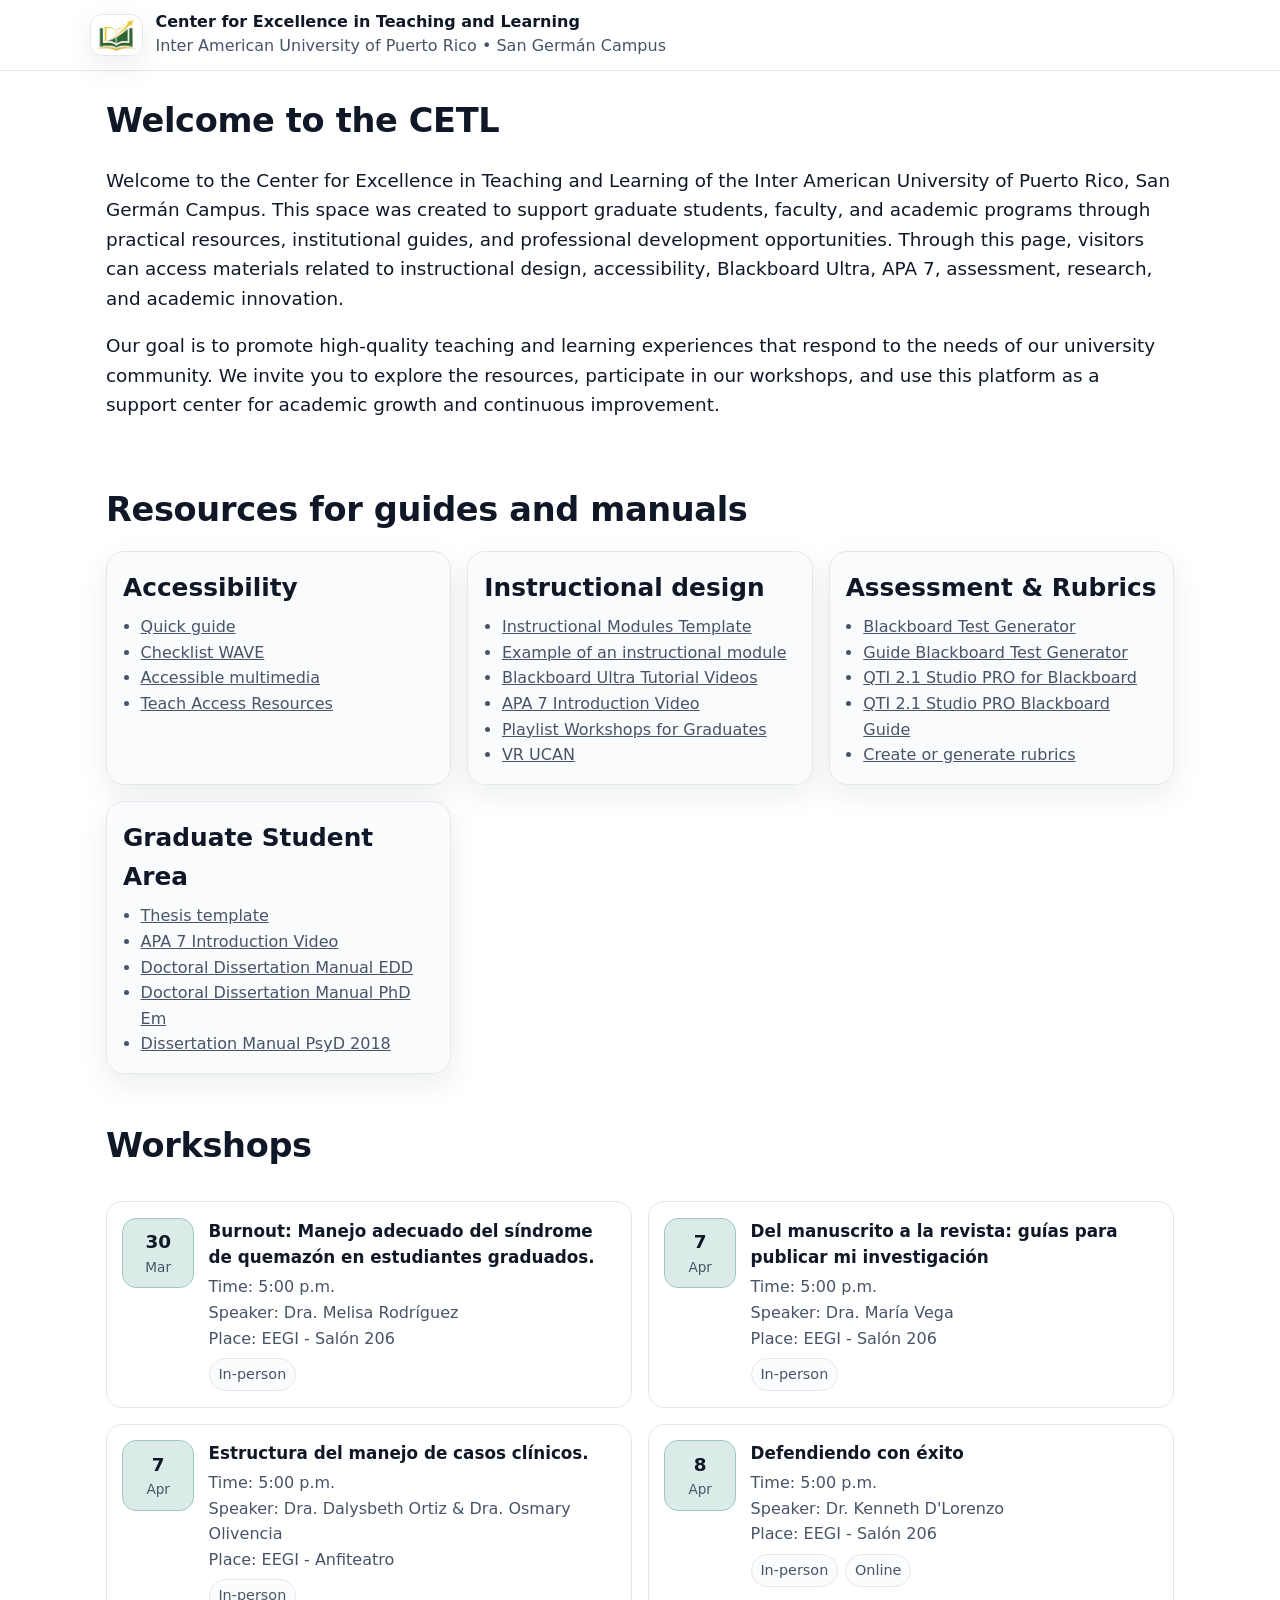
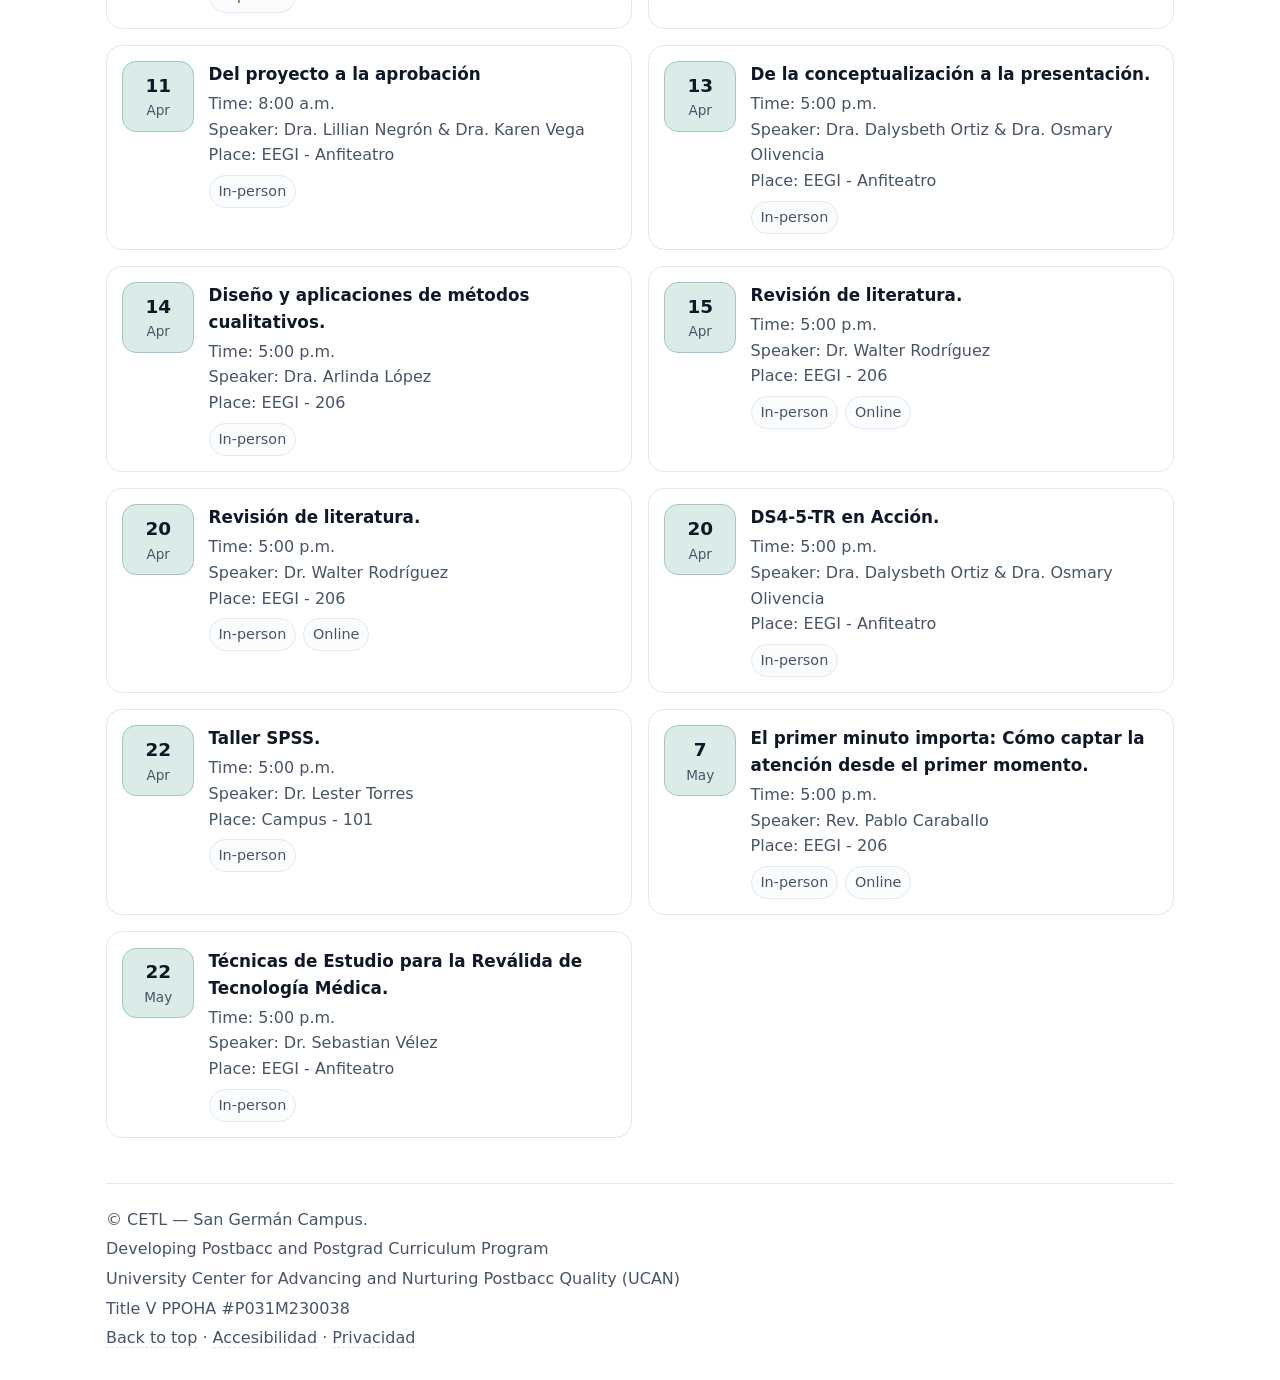
==== index.html @ e1ec3d0b "Update index.html" ====
<!DOCTYPE html>
<html lang="en">
  <head>
    <meta content="text/html; charset=utf-8" http-equiv="content-type">
    <meta name="viewport" content="width=device-width, initial-scale=1">
    <meta name="color-scheme" content="light dark">
    <!-- <p>Creado por El Dr. Eduardo Augusto García Rodríguez</p> -->
    <!-- <p>Desarrollador Curricular - Coordinador de Proyecto</p> -->
    <!-- <p>Developing Postbacc and Postgrad Curriculum Program</p> -->
    <!-- <p>University Center for Advancing and Nurturing Postbacc Quality (UCAN)</p> -->
    <!-- <p>Title V PPOHA #P031M230038</p> -->
    <title>CETL | Inter American University – San Germán Campus</title>
	  
	<meta name="description" content="Recursos, talleres, guías y herramientas para facultad y estudiantes graduados del Recinto de San Germán.">
    <meta property="og:title" content="Center for Excellence in Teaching and Learning | UCAN">
    <meta property="og:description" content="Recursos académicos, talleres, plantillas y herramientas para fortalecer la enseñanza, la investigación y el aprendizaje graduado.">
    <meta property="og:image" content="https://eagarcia77.github.io/CTEL-SG/img/social-preview.png">
    <meta property="og:url" content="https://eagarcia77.github.io/CTEL-SG/">
    <meta property="og:type" content="website">

    <meta name="twitter:card" content="summary_large_image">
    <meta name="twitter:title" content="CETL | UCAN San Germán">
    <meta name="twitter:description" content="Recursos, talleres y herramientas para facultad y estudiantes graduados.">
    <meta name="twitter:image" content="https://eagarcia77.github.io/CTEL-SG/img/social-preview.png">
	  
    <link rel="icon" type="image/png" href="img/cetl-logo.png">
    <link rel="apple-touch-icon" href="img/cetl-logo.png">
    <meta name="description" content="Center for Excellence in Teaching and Learning (CETL) — Inter American University of Puerto Rico, San Germán Campus.">
    <style>
    :root{
      --brand: #007B5F;
      --brand-2: #FED141;
      --gold: #85714D;
      --bg: #FFFFFF;
      --text: #101828;
      --muted: #475467;
      --card: #F8FAFC;
      --border: #E4E7EC;
      --focus: #1D4ED8;
      --success: #16A34A;

      --radius: 18px;
      --shadow: 0 10px 30px rgba(16,24,40,.08);
      --maxw: 1100px;

      --step--1: clamp(.95rem, .90rem + .2vw, 1.00rem);
      --step-0:  clamp(1.05rem, 1.00rem + .3vw, 1.15rem);
      --step-1:  clamp(1.25rem, 1.10rem + .8vw, 1.55rem);
      --step-2:  clamp(1.60rem, 1.30rem + 1.2vw, 2.10rem);
      --step-3:  clamp(2.00rem, 1.60rem + 1.7vw, 2.70rem);
    }
    [data-theme="dark"]{
      --bg: #0B1220;
      --text: #F2F4F7;
      --muted: #A4B0C0;
      --card: #0F1B2E;
      --border: #22324D;
      --shadow: 0 10px 30px rgba(0,0,0,.30);
      --focus: #60A5FA;
    }
    [data-contrast="high"]{
      --bg: #000000;
      --text: #FFFFFF;
      --muted: #E5E7EB;
      --card: #0B0B0B;
      --border: #FFFFFF;
      --brand: #007B5F;
      --brand-2: #FED141;
      --gold: #85714D;
      --focus: #FDE047;
    }

    *{ box-sizing: border-box; }
    html{ scroll-behavior: smooth; }
    @media (prefers-reduced-motion: reduce){
      html{ scroll-behavior: auto; }
      *{ animation: none !important; transition: none !important; }
    }
    body{
      margin: 0;
      font-family: ui-sans-serif, system-ui, -apple-system, Segoe UI, Roboto, Arial, "Noto Sans", "Liberation Sans", sans-serif;
      background: var(--bg);
      color: var(--text);
      line-height: 1.6;
      font-size: var(--step-0);
    }
    a{ color: inherit; }
    a:focus-visible, button:focus-visible, input:focus-visible, textarea:focus-visible, summary:focus-visible, select:focus-visible{
      outline: 3px solid var(--focus);
      outline-offset: 3px;
      border-radius: 10px;
    }

    .skip-link{
      position:absolute; left:-999px; top:10px;
      background: var(--text); color: var(--bg);
      padding:.6rem .9rem; border-radius:10px; z-index:9999;
    }
    .skip-link:focus{ left:10px; }

    .wrap{ max-width: var(--maxw); margin: 0 auto; padding: 0 1rem; }
    .sr-only{
      position:absolute; width:1px;height:1px; padding:0;margin:-1px;
      overflow:hidden;clip:rect(0,0,0,0);white-space:nowrap;border:0;
    }

    header{
      position: sticky; top: 0; z-index: 50;
      background: color-mix(in srgb, var(--bg) 92%, transparent);
      backdrop-filter: blur(10px);
      border-bottom: 1px solid var(--border);
    }
    .topbar{
      display:flex; align-items:center; justify-content:space-between;
      gap: 1rem; padding: .75rem 0;
    }
    .brand{
      display:flex; align-items:center; gap:.75rem; min-width: 240px;
    }
    .logo{
      width: 38px; height: 38px; border-radius: 12px;
      background:
        radial-gradient(60% 60% at 30% 30%, color-mix(in srgb, var(--brand-2) 60%, transparent), transparent 70%),
        linear-gradient(135deg, var(--brand), color-mix(in srgb, var(--brand) 40%, #000));
      box-shadow: var(--shadow);
      flex: 0 0 auto;
    }
    
    
    .logo-img{
      height: 42px;
      width: auto;
      max-width: 200px;
      border-radius: 12px;
      object-fit: contain;
      box-shadow: var(--shadow);
      flex: 0 0 auto;
      background: color-mix(in srgb, var(--bg) 85%, transparent);
      border: 1px solid var(--border);
      padding: 4px;
    }
.brand h1{ margin:0; font-size:1rem; line-height:1.2; }
    .brand p{ margin:.1rem 0 0; font-size: var(--step--1); color: var(--muted); }

    nav ul{
      list-style:none; display:flex; gap:.65rem;
      padding:0;margin:0; flex-wrap: wrap; justify-content:flex-end;
    }
    nav a{
      display:inline-block; text-decoration:none;
      padding:.5rem .7rem; border-radius:999px;
      border:1px solid transparent;
      color: var(--muted); font-size: var(--step--1);
    }
    nav a:hover{
      border-color: var(--border);
      color: var(--text);
      background: color-mix(in srgb, var(--card) 70%, transparent);
    }

    .tools{
      display:flex; gap:.5rem; align-items:center;
      flex-wrap: wrap; justify-content:flex-end;
    }
    .btn{
      appearance:none; border:1px solid var(--border);
      background: color-mix(in srgb, var(--card) 65%, transparent);
      color: var(--text);
      padding:.45rem .65rem; border-radius:12px;
      cursor:pointer; font-size: var(--step--1);
    }
    .btn:hover{ border-color: color-mix(in srgb, var(--border) 50%, var(--text)); }
    .btn[aria-pressed="true"]{
      border-color: color-mix(in srgb, var(--brand) 60%, var(--border));
      box-shadow: 0 0 0 3px color-mix(in srgb, var(--brand) 18%, transparent);
    }
    .btn-group{ display:flex; gap:.5rem; align-items:center; }

    .hero{ padding: 2.2rem 0 1.2rem; }
    .hero-grid{
      display:grid; grid-template-columns: 1.2fr .8fr;
      gap: 1.2rem; align-items: stretch;
    }
    @media (max-width: 900px){
      .hero-grid{ grid-template-columns: 1fr; }
      .brand{ min-width:auto; }
    }
    .headline{
      border:1px solid var(--border);
      background:
        radial-gradient(600px 220px at 10% 15%, color-mix(in srgb, var(--brand) 18%, transparent), transparent 60%),
        radial-gradient(500px 200px at 85% 25%, color-mix(in srgb, var(--brand-2) 16%, transparent), transparent 55%),
        linear-gradient(180deg, color-mix(in srgb, var(--card) 65%, transparent), transparent);
      border-radius: var(--radius);
      box-shadow: var(--shadow);
      padding: 1.4rem;
      overflow:hidden;
    }
    .headline h2{ margin:0 0 .35rem; font-size: var(--step-3); letter-spacing:-0.02em; }
    .headline p{ margin:0 0 1rem; color: var(--muted); max-width:70ch; }
    .cta{ display:flex; gap:.7rem; flex-wrap:wrap; margin-top:.9rem; }
    .cta a{
      text-decoration:none;
      display:inline-flex; align-items:center; justify-content:center;
      gap:.5rem;
      padding:.65rem .9rem;
      border-radius:14px;
      border:1px solid var(--border);
      background: color-mix(in srgb, var(--card) 70%, transparent);
      font-weight: 700;
    }
    .cta a.primary{
      background: var(--brand);
      border-color: color-mix(in srgb, var(--brand) 70%, #000);
      color:#fff;
    }
    .cta a.primary:hover{ filter: brightness(1.05); }
    .cta a:hover{ border-color: color-mix(in srgb, var(--border) 50%, var(--text)); }

    .panel{
      border:1px solid var(--border);
      background: color-mix(in srgb, var(--card) 70%, transparent);
      border-radius: var(--radius);
      box-shadow: var(--shadow);
      padding: 1.2rem;
    }
    .panel h3{ margin:0 0 .65rem; font-size: var(--step-1); }
    .chips{
      display:flex; flex-wrap:wrap; gap:.5rem;
      margin:.5rem 0 0; padding:0; list-style:none;
    }
    .chip{
      border:1px solid var(--border);
      background: color-mix(in srgb, var(--bg) 70%, transparent);
      padding:.35rem .55rem;
      border-radius: 999px;
      font-size: var(--step--1);
      color: var(--muted);
    }

    section{ padding: 1.4rem 0; }
    .sec-head{
      display:flex; align-items:baseline; justify-content:space-between;
      gap: 1rem; margin-bottom: .9rem;
    }
    .sec-head h2{ margin:0; font-size: var(--step-2); letter-spacing:-0.01em; }
    .sec-head p{ margin:0; color: var(--muted); max-width:70ch; font-size: var(--step--1); }

    .grid{ display:grid; grid-template-columns: repeat(3, 1fr); gap: 1rem; }
    @media (max-width: 900px){ .grid{ grid-template-columns: 1fr; } }

    .card{
      border:1px solid var(--border);
      background: color-mix(in srgb, var(--card) 75%, transparent);
      border-radius: var(--radius);
      box-shadow: var(--shadow);
      padding: 1rem;
    }
    .card h3{ margin:0 0 .35rem; font-size: var(--step-1); }
    .card p{ margin:0; color: var(--muted); font-size: var(--step--1); }
    .list{ margin:.4rem 0 0; padding-left: 1.1rem; color: var(--muted); font-size: var(--step--1); }

    /* Workshops */
    .toolbar{
      display:flex; gap:.75rem; flex-wrap:wrap; align-items:center;
      justify-content:space-between;
      margin-bottom: .9rem;
    }
    .field{
      display:flex; flex-direction:column; gap:.25rem;
      min-width: 220px;
    }
    label{ font-weight: 800; font-size: var(--step--1); }
    select, input, textarea{
      width: 100%;
      padding: .65rem .7rem;
      border-radius: 14px;
      border: 1px solid var(--border);
      background: color-mix(in srgb, var(--bg) 85%, transparent);
      color: var(--text);
      font: inherit;
    }

    .workshops{
      display:grid;
      grid-template-columns: 1fr 1fr;
      gap: 1rem;
    }
    @media (max-width: 900px){ .workshops{ grid-template-columns: 1fr; } }

    .workshop{
      display:flex; gap:.9rem; align-items:flex-start;
      padding:.95rem;
      border-radius: 16px;
      border: 1px solid var(--border);
      background: color-mix(in srgb, var(--bg) 70%, transparent);
    }
    .date{
      flex:0 0 auto;
      width: 72px;
      text-align:center;
      border-radius: 14px;
      background: color-mix(in srgb, var(--brand) 14%, transparent);
      border: 1px solid color-mix(in srgb, var(--brand) 30%, var(--border));
      padding: .55rem .4rem;
    }
    .date strong{ display:block; font-size: 1.15rem; }
    .date span{ display:block; font-size: .85rem; color: var(--muted); }
    .workshop h3{ margin:0 0 .2rem; font-size: 1.05rem; }
    .workshop p{ margin:0; color: var(--muted); font-size: var(--step--1); }
    .meta{
      display:flex; flex-wrap:wrap; gap:.45rem;
      margin-top:.45rem;
    }
    .tag{
      border:1px solid var(--border);
      border-radius: 999px;
      padding:.25rem .55rem;
      font-size: .9rem;
      color: var(--muted);
      background: color-mix(in srgb, var(--card) 65%, transparent);
    }

    /* Form */
    form{
      display:grid;
      grid-template-columns: 1fr 1fr;
      gap: .9rem;
      align-items: start;
    }
    @media (max-width: 900px){ form{ grid-template-columns: 1fr; } }
    textarea{ min-height: 130px; resize: vertical; }
    .help{ color: var(--muted); font-size: var(--step--1); margin: .25rem 0 0; }
    .full{ grid-column: 1 / -1; }
    .submit{
      display:inline-flex; align-items:center; justify-content:center;
      gap:.5rem;
      padding: .75rem .95rem;
      border-radius: 14px;
      border: 1px solid var(--border);
      background: var(--brand);
      color:#fff; font-weight: 900;
      cursor:pointer; width: fit-content;
    }
    .submit:hover{ filter: brightness(1.05); }
    .note{
      border-left: 4px solid var(--brand);
      padding: .55rem .75rem;
      background: color-mix(in srgb, var(--brand) 10%, transparent);
      border-radius: 12px;
      color: var(--muted);
      font-size: var(--step--1);
    }

    /* FAQ */
    details{
      border:1px solid var(--border);
      background: color-mix(in srgb, var(--card) 75%, transparent);
      border-radius: 16px;
      padding: .85rem .95rem;
      box-shadow: var(--shadow);
    }
    details + details{ margin-top: .8rem; }
    summary{ cursor:pointer; font-weight: 900; }
    details p{ margin:.55rem 0 0; color: var(--muted); font-size: var(--step--1); }

    footer{
      margin-top: 1.4rem;
      border-top: 1px solid var(--border);
      padding: 1.2rem 0 1.6rem;
      color: var(--muted);
      font-size: var(--step--1);
    }
    footer a{ text-decoration:none; border-bottom: 1px dashed var(--border); }
    footer a:hover{ border-bottom-color: var(--text); }

    html[data-font="1"]{ font-size: 100%; }
    html[data-font="2"]{ font-size: 106%; }
    html[data-font="3"]{ font-size: 112%; }

    /* ===== Team (directorio de personas) ===== */
    .team-grid{
      display:grid;
      grid-template-columns: repeat(3, 1fr);
      gap: 1rem;
    }
    @media (max-width: 900px){
      .team-grid{ grid-template-columns: 1fr; }
    }
    .person-card{
      border:1px solid var(--border);
      background: color-mix(in srgb, var(--card) 75%, transparent);
      border-radius: var(--radius);
      box-shadow: var(--shadow);
      padding: 1rem;
    }
    .person-top{
      display:flex;
      gap: .85rem;
      align-items:center;
    }
    .avatar{
      width: 56px;
      height: 56px;
      border-radius: 999px;
      object-fit: cover;
      border: 1px solid var(--border);
      background: color-mix(in srgb, var(--bg) 70%, transparent);
      flex: 0 0 auto;
    }
    .person-name{
      margin:0;
      font-size: 1.05rem;
      line-height: 1.2;
    }
    .person-role{
      margin:.15rem 0 0;
      color: var(--muted);
      font-size: var(--step--1);
    }
    .person-links{
      margin-top: .75rem;
      display:grid;
      gap:.35rem;
      color: var(--muted);
      font-size: var(--step--1);
    }
    .person-links a{
      text-decoration:none;
      border-bottom: 1px dashed var(--border);
    }
    .person-links a:hover{ border-bottom-color: var(--text); }

    .person-tags{
      display:flex;
      flex-wrap:wrap;
      gap:.45rem;
      margin-top:.75rem;
    }

    .person-card details{
      margin-top:.8rem;
      border: 1px solid var(--border);
      border-radius: 14px;
      padding: .65rem .75rem;
      background: color-mix(in srgb, var(--bg) 70%, transparent);
      box-shadow: none;
    }
    .person-card summary{
      font-weight: 900;
      cursor: pointer;
      list-style: none;
    }
    .person-card summary::-webkit-details-marker{ display:none; }
    .person-card .detail-text{
      margin:.5rem 0 0;
      color: var(--muted);
      font-size: var(--step--1);
    }
  
    /* ===== Rotating Banners (below main menu) ===== */
    .banner-strip{
      border-bottom: 1px solid var(--border);
      background: color-mix(in srgb, var(--bg) 92%, transparent);
    }
    .banner-wrap{ max-width: var(--maxw); margin: 0 auto; padding: .85rem 1rem; }
    .carousel{
      position: relative;
      border: 1px solid var(--border);
      border-radius: var(--radius);
      box-shadow: var(--shadow);
      overflow: hidden;
      background: color-mix(in srgb, var(--card) 75%, transparent);
    
      isolation: isolate;
    }
    .slides{ position: relative; min-height: 220px; 
      z-index: 1;
    }
    .slide{ display: none; align-items: stretch; }
    .slide[aria-hidden="false"]{ display: flex; }
    .slide img{ width: 100%; height: auto; display: block; 
      position: relative;
      z-index: 0;
    }

    .slide-content{
      position: absolute;
      inset: 0;
      display:flex;
      align-items:flex-end;
      justify-content:space-between;
      gap: 1rem;
      padding: 1rem;
      background: linear-gradient(180deg, transparent 35%, rgba(0,0,0,.55) 100%);
      color: #fff;
    
      pointer-events: none;
      z-index: 2;
    }
    .slide-content h3{ margin:0; font-size: 1.25rem; }
    .slide-content p{ margin:.25rem 0 0; max-width: 70ch; font-size: .98rem; opacity: .92; }

    .slide-cta{
      flex: 0 0 auto;
      display:inline-flex;
      align-items:center;
      justify-content:center;
      padding:.65rem .85rem;
      border-radius: 14px;
      background: var(--brand-2);
      color: #103;
      border: 1px solid color-mix(in srgb, var(--brand-2) 60%, #000);
      text-decoration: none;
      font-weight: 900;
      white-space: nowrap;
    }
    .slide-cta:hover{ filter: brightness(1.03); }

    .carousel-controls{
      position: absolute;
      top: .65rem;
      right: .65rem;
      display:flex;
      gap:.5rem;
      align-items:center;
    
      z-index: 6;
      pointer-events: auto;
    }
    .dotbar{
      position:absolute;
      left: .85rem;
      top: .75rem;
      display:flex;
      gap:.35rem;
      align-items:center;
    
      z-index: 6;
      pointer-events: auto;
    }
    .dot{
      width: 10px; height: 10px;
      border-radius: 999px;
      border: 1px solid rgba(255,255,255,.75);
      background: rgba(255,255,255,.28);
      cursor:pointer;
    }
    .dot[aria-current="true"]{ background: rgba(255,255,255,.95); }
    .ctl{
      appearance:none;
      border: 1px solid rgba(255,255,255,.55);
      background: rgba(0,0,0,.30);
      color: #fff;
      padding: .38rem .55rem;
      border-radius: 12px;
      cursor: pointer;
      font-size: .95rem;
    }
    .ctl:hover{ background: rgba(0,0,0,.40); }

  
    /* ===== Service Request send options (Outlook/Gmail/Mailto + Copy) ===== */
    .send-options{
      margin-top: 1rem;
      padding: 1rem;
      border: 1px solid var(--border);
      border-radius: var(--radius);
      background: color-mix(in srgb, var(--card) 75%, transparent);
      box-shadow: var(--shadow);
    }
    .send-options[hidden]{ display:none; }
    .send-actions{
      display:flex;
      flex-wrap: wrap;
      gap:.6rem;
      margin-top:.65rem;
    }
    .btn-link{
      display:inline-flex;
      align-items:center;
      justify-content:center;
      padding:.65rem .85rem;
      border-radius: 14px;
      border: 1px solid var(--border);
      background: color-mix(in srgb, var(--bg) 85%, transparent);
      text-decoration:none;
      font-weight: 800;
      color: var(--text);
    }
    .btn-link.primary{
      background: var(--brand);
      color: #fff;
      border-color: color-mix(in srgb, var(--brand) 70%, #000);
    }
    .btn-link.secondary{
      background: var(--brand-2);
      color: #103;
      border-color: color-mix(in srgb, var(--brand-2) 70%, #000);
    }
    .btn-link:hover{ filter: brightness(1.03); }
    .send-preview{
      margin-top: .75rem;
      padding: .75rem;
      border-radius: 12px;
      border: 1px dashed var(--border);
      background: color-mix(in srgb, var(--bg) 90%, transparent);
      max-height: 220px;
      overflow:auto;
      white-space: pre-wrap;
      font-family: ui-monospace, SFMono-Regular, Menlo, Monaco, Consolas, "Liberation Mono", "Courier New", monospace;
      font-size: .92rem;
    }
    .sr-note{ margin: .25rem 0 0; opacity: .85; }

  </style>
  </head>
  <body> <a class="skip-link" href="#contenido">Skip to main content</a>
    <header>
      <div class="wrap topbar" role="banner">
        <div class="brand"> <img class="logo-img" src="img/cetl-logo.png" alt="Center for Excellence in Teaching and Learning (CETL) logo"

            loading="eager" height="42" width="42">
          <div>
            <h1>Center for Excellence in Teaching and Learning</h1>
			<!-- <p class="site-subtitle">A collaborative academic resource of UCAN and the Escuela de Estudios Graduados e Investigación (EEGI).</p> -->
            <p>Inter American University of Puerto Rico • San Germán Campus</p>
          </div>
        </div>
      </div>
    </header>
    <main id="contenido" class="wrap" role="main">
      <section id="resources" aria-labelledby="repositorio-title">
        <div class="sec-head">
          <div>
            <h2 id="repositorio-title">Welcome to the CETL</h2>
          </div>
        </div>
        <div>
          <article>
            <p>Welcome to the Center for Excellence in Teaching and Learning of the Inter American University of Puerto Rico, San Germán Campus. This space was created to support graduate students, faculty, and academic programs through practical resources, institutional guides, and professional development opportunities. Through this page, visitors can access materials related to instructional design, accessibility, Blackboard Ultra, APA 7, assessment, research, and academic innovation.
 			 </p>
  			<p>Our goal is to promote high-quality teaching and learning experiences that respond to the needs of our university community. We invite you to explore the resources, participate in our workshops, and use this platform as a support center for academic growth and continuous improvement.
  			</p>
          </article>
        </div>
      </section>
	  <!-- <section id="eegi" class="section eegi-section">
  		<h2 id="repositorio-title">EEGI Connection</h2>
  		<div class="eegi-cards">
    	<div class="card">
  			<p>
    			The Escuela de Estudios Graduados e Investigación (EEGI) serves as an academic space dedicated
    			to supporting graduate education, research development, and student success at the Inter American
    			University of Puerto Rico, San Germán Campus.
  			</p>
  			<p>
    			Through this connection, the Center for Excellence in Teaching and Learning supports EEGI’s mission
    			by providing resources, workshops, instructional design guidance, accessibility support, APA 7 materials,
    			research tools, and professional development opportunities for graduate students and faculty.
  			</p>
    	</div>
  		</div>
</section> -->	
      <section id="resources" aria-labelledby="repositorio-title">
        <div class="sec-head">
          <div>
            <h2 id="repositorio-title">Resources for guides and manuals</h2>
          </div>
        </div>
        <div class="grid" role="list">
          <article class="card" role="listitem">
            <h3>Accessibility</h3>
            
            <ul class="list">
              <li><a target="_blank" title="WebAIM" href="https://webaim.org/articles/"

                  aria-label="Open accessibility guide (sample link)">Quick
                  guide<br>
                </a></li>
              <li><a target="_blank" title="WAVE" href="https://wave.webaim.org/"

                  aria-label="Open WAVE checklist (sample link)">Checklist WAVE</a></li>
              <li><a target="_blank" title="Document and Media Accessibility" href="https://webaim.org/articles/#:%7E:text=Document%20and%20Media%20Accessibility"

                  aria-label="Open accessible multimedia guide (sample link)">Accessible
                  multimedia</a></li>
			  <li><a target="_blank" title="Teach Access Resources" href="https://www.teachaccess.org/resources/"

                  aria-label="Teach Access Resources (sample link)">Teach Access Resources</a></li>
            </ul>
          </article>
          <article class="card" role="listitem">
            <h3>Instructional design</h3>
            
            <ul class="list">
              <li><a target="_blank" href="https://eagarcia77.github.io/CTEL-SG/Plantilla_Modulos.docx" aria-label="Instructional Modules Template">Instructional Modules Template</a></li>
              <li><a target="_blank" href="https://eagarcia77.github.io/CTEL-SG/Modulo1a.pdf" aria-label="Example of an instructional module">Example of an instructional module</a></li>
              <li><a target="_blank" href="https://www.youtube.com/playlist?list=PL5q6grN2qdgZ1agyZ76mBtmz-j9bYrnCb" aria-label="Blackboard Ultra Tutorial Videos">Blackboard Ultra Tutorial Videos</a></li>
			  <li><a target="_blank" href="https://youtu.be/DimBUWrA8Co?si=esAVgxjnr4VymNYp" aria-label="APA 7 Introduction Video">APA 7 Introduction Video</a></li>
			  <li><a target="_blank" href="https://youtube.com/playlist?list=PL5q6grN2qdgbI--1PoS04b1FALB9Q4IIa&si=fZ62JoKXDZ8VDV4x" aria-label="Playlist Workshops for Graduates">Playlist Workshops for Graduates</a></li>
			  <li><a target="_blank" href="https://framevr.io/ucan" aria-label="VR UCAN">VR UCAN</a></li>
            </ul>
          </article>
          <article class="card" role="listitem">
            <h3>Assessment &amp; Rubrics</h3>
            
            <ul class="list">
              <li><a target="_blank" title="Blackboard Test Generator" href="https://eagarcia77.github.io/CTEL-SG/index_generator.html">Blackboard
                  Test Generator</a></li>
              <li><a target="_blank" href="Guía_Generador_Exámenes_Blackboard_Ultra_Simplificada.pdf">Guide
                  Blackboard Test Generator</a></li>
	          <li><a target="_blank" title="QTI 2.1 Studio PRO para Blackboard" href="https://eagarcia77.github.io/CTEL-SG/QTI21_BlackboardV3.html">QTI 2.1 Studio PRO for Blackboard</a></li>
              <li><a target="_blank" href="Guia_QTI21_BlackboardV2.pdf">QTI 2.1 Studio PRO Blackboard Guide</a></li>
              <li><a target="_blank" title="Create or generate rubrics" href="https://help.anthology.com/blackboard/instructor/es/grading/grading-setup/rubrics/create-or-generate-rubrics.html#crear-o-generar-r%C3%BAbricas"

                  aria-label="Open rubrics guide (sample link)">Create or generate rubrics</a></li>
              
            </ul>
          </article>
          <article class="card" role="listitem">
            <h3>Graduate Student Area</h3>
            
            <ul class="list">
              <li><a target="_blank" title="Thesis template" href="https://eagarcia77.github.io/CTEL-SG/Plantilla_Tesis.docx">Thesis template</a></li>
              <li><a target="_blank" href="https://youtu.be/DimBUWrA8Co?si=esAVgxjnr4VymNYp" aria-label="APA 7 Introduction Video">APA 7 Introduction Video</a></li>
              <li><a target="_blank" href="https://eagarcia77.github.io/CTEL-SG/Manual_Disertacion_Doctoral_EDD.pdf" aria-label="Doctoral Dissertation Manual EDD">Doctoral Dissertation Manual EDD</a></li>
              <li><a target="_blank" href="https://eagarcia77.github.io/CTEL-SG/Manual_Disertacion_Doctoral_PhD_Em.doc" aria-label="Doctoral Dissertation Manual PhD Em">Doctoral Dissertation Manual PhD Em</a></li>
              <li><a target="_blank" href="https://eagarcia77.github.io/CTEL-SG/Manual_Disertación_PsyD_2018.pdf" aria-label="Dissertation Manual PsyD 2018">Dissertation Manual PsyD 2018</a></li>
            </ul>
          </article>
        </div>
      </section>
      <section id="workshops" aria-labelledby="talleres-title">
        <div class="sec-head">
          <div>
            <h2 id="talleres-title">Workshops</h2>
          </div>
        </div>
        <div class="toolbar" role="region" aria-label="Workshop filters"> </div>
        <div class="workshops" id="workshopList" role="list">
          <article class="workshop" role="listitem" data-modality="hibrido" data-topic="multimedia guias video contenido claro">
            <div class="date" aria-label="Date: March 30"><strong>30</strong><span>Mar</span></div>
            <div>
              <h3>Burnout: Manejo adecuado del síndrome de quemazón en
                estudiantes graduados.</h3>
              <p>Time: 5:00 p.m.</p>
              <p>Speaker: Dra. Melisa Rodríguez</p>
              <p>Place: EEGI - Salón 206</p>
              <div class="meta" aria-label="Etiquetas del taller"> <span class="tag">In-person</span>
                <!-- <span class="tag">Hybrid</span><span class="tag">Multimedia</span><span class="tag">Structure</span> -->
              </div>
            </div>
          </article>
	  <article class="workshop" role="listitem" data-modality="hibrido" data-topic="multimedia guias video contenido claro">
            <div class="date" aria-label="Date: April 7"><strong>7</strong><span>Apr</span></div>
            <div>
              <h3>Del manuscrito a la revista: guías para publicar mi investigación</h3>
              <p>Time: 5:00 p.m.</p>
              <p>Speaker: Dra. María Vega</p>
              <p>Place: EEGI - Salón 206</p>
              <div class="meta" aria-label="Etiquetas del taller"> <span class="tag">In-person</span>
                <!-- <span class="tag">Hybrid</span><span class="tag">Multimedia</span><span class="tag">Structure</span> -->
              </div>
            </div>
          </article>
	  <article class="workshop" role="listitem" data-modality="hibrido" data-topic="multimedia guias video contenido claro">
            <div class="date" aria-label="Date: April 7"><strong>7</strong><span>Apr</span></div>
            <div>
              <h3>Estructura del manejo de casos clínicos.</h3>
              <p>Time: 5:00 p.m.</p>
              <p>Speaker: Dra. Dalysbeth Ortiz & Dra. Osmary Olivencia</p>
              <p>Place: EEGI - Anfiteatro</p>
              <div class="meta" aria-label="Etiquetas del taller"><span class="tag">In-person</span><!-- <span class="tag">Online</span> --></div>
            </div>
          </article>
	  <article class="workshop" role="listitem" data-modality="hibrido" data-topic="multimedia guias video contenido claro">
            <div class="date" aria-label="Date: April 8"><strong>8</strong><span>Apr</span></div>
            <div>
              <h3>Defendiendo con éxito</h3>
              <p>Time: 5:00 p.m.</p>
              <p>Speaker: Dr. Kenneth D'Lorenzo</p>
              <p>Place: EEGI - Salón 206</p>
              <div class="meta" aria-label="Etiquetas del taller"><span class="tag">In-person</span> <span class="tag">Online</span></div>
            </div>
          </article>
	  <article class="workshop" role="listitem" data-modality="hibrido" data-topic="multimedia guias video contenido claro">
            <div class="date" aria-label="Date: April 11"><strong>11</strong><span>Apr</span></div>
            <div>
              <h3>Del proyecto a la aprobación</h3>
              <p>Time: 8:00 a.m.</p>
              <p>Speaker: Dra. Lillian Negrón & Dra. Karen Vega</p>
              <p>Place: EEGI - Anfiteatro</p>
              <div class="meta" aria-label="Etiquetas del taller"><span class="tag">In-person</span> <!-- <span class="tag">Online</span> --></div>
            </div>
          </article>
	  <article class="workshop" role="listitem" data-modality="hibrido" data-topic="multimedia guias video contenido claro">
            <div class="date" aria-label="Date: April 13"><strong>13</strong><span>Apr</span></div>
            <div>
              <h3>De la conceptualización a la presentación.</h3>
              <p>Time: 5:00 p.m.</p>
              <p>Speaker: Dra. Dalysbeth Ortiz & Dra. Osmary Olivencia</p>
              <p>Place: EEGI - Anfiteatro</p>
              <div class="meta" aria-label="Etiquetas del taller"><span class="tag">In-person</span><!-- <span class="tag">Online</span> --></div>
            </div>
          </article>
	  <article class="workshop" role="listitem" data-modality="hibrido" data-topic="multimedia guias video contenido claro">
            <div class="date" aria-label="Date: April 14"><strong>14</strong><span>Apr</span></div>
            <div>
              <h3>Diseño y aplicaciones de métodos cualitativos.</h3>
              <p>Time: 5:00 p.m.</p>
              <p>Speaker: Dra. Arlinda López</p>
              <p>Place: EEGI - 206</p>
              <div class="meta" aria-label="Etiquetas del taller"><span class="tag">In-person</span><!-- <span class="tag">Online</span> --></div>
            </div>
          </article>
	  <article class="workshop" role="listitem" data-modality="hibrido" data-topic="multimedia guias video contenido claro">
            <div class="date" aria-label="Date: April 15"><strong>15</strong><span>Apr</span></div>
            <div>
              <h3>Revisión de literatura.</h3>
              <p>Time: 5:00 p.m.</p>
              <p>Speaker: Dr. Walter Rodríguez</p>
              <p>Place: EEGI - 206</p>
              <div class="meta" aria-label="Etiquetas del taller"><span class="tag">In-person</span><span class="tag">Online</span></div>
            </div>
          </article>
	  <article class="workshop" role="listitem" data-modality="hibrido" data-topic="multimedia guias video contenido claro">
            <div class="date" aria-label="Date: April 20"><strong>20</strong><span>Apr</span></div>
            <div>
              <h3>Revisión de literatura.</h3>
              <p>Time: 5:00 p.m.</p>
              <p>Speaker: Dr. Walter Rodríguez</p>
              <p>Place: EEGI - 206</p>
              <div class="meta" aria-label="Etiquetas del taller"><span class="tag">In-person</span><span class="tag">Online</span></div>
            </div>
          </article>
	  <article class="workshop" role="listitem" data-modality="hibrido" data-topic="multimedia guias video contenido claro">
            <div class="date" aria-label="Date: April 20"><strong>20</strong><span>Apr</span></div>
            <div>
              <h3>DS4-5-TR en Acción.</h3>
              <p>Time: 5:00 p.m.</p>
              <p>Speaker: Dra. Dalysbeth Ortiz & Dra. Osmary Olivencia</p>
              <p>Place: EEGI - Anfiteatro</p>
              <div class="meta" aria-label="Etiquetas del taller"><span class="tag">In-person</span><!-- <span class="tag">Online</span> --></div>
            </div>
          </article>
	  <article class="workshop" role="listitem" data-modality="hibrido" data-topic="multimedia guias video contenido claro">
            <div class="date" aria-label="Date: April 22"><strong>22</strong><span>Apr</span></div>
            <div>
              <h3>Taller SPSS.</h3>
              <p>Time: 5:00 p.m.</p>
              <p>Speaker: Dr. Lester Torres</p>
              <p>Place: Campus - 101</p>
              <div class="meta" aria-label="Etiquetas del taller"><span class="tag">In-person</span><!-- <span class="tag">Online</span> --></div>
            </div>
          </article>
	  <!-- <article class="workshop" role="listitem" data-modality="hibrido" data-topic="multimedia guias video contenido claro">
            <div class="date" aria-label="Date: April 28"><strong>28</strong><span>Apr</span></div>
            <div>
              <h3>Formato APA 7 en Microsoft Word 365.</h3>
              <p>Time: 5:00 p.m.</p>
              <p>Speaker: Dr. Eduardo García</p>
              <p>Place: EEGI - 205</p>
              <div class="meta" aria-label="Etiquetas del taller"><span class="tag">In-person</span><span class="tag">Online</span></div>
            </div>
          </article> -->
	  <article class="workshop" role="listitem" data-modality="hibrido" data-topic=" ">
            <div class="date" aria-label="Date: May 7"><strong>7</strong><span>May</span></div>
            <div>
              <h3>El primer minuto importa: Cómo captar la atención desde el primer momento.</h3>
              <p>Time: 5:00 p.m.</p>
              <p>Speaker: Rev. Pablo Caraballo</p>
              <p>Place: EEGI - 206</p>
              <div class="meta" aria-label="Etiquetas del taller"><span class="tag">In-person</span><span class="tag">Online</span></div>
            </div>
          </article>
	  <article class="workshop" role="listitem" data-modality="hibrido" data-topic="multimedia guias video contenido claro">
            <div class="date" aria-label="Date: May 22"><strong>22</strong><span>May</span></div>
            <div>
              <h3>Técnicas de Estudio para la Reválida de Tecnología Médica.</h3>
              <p>Time: 5:00 p.m.</p>
              <p>Speaker: Dr. Sebastian Vélez</p>
              <p>Place: EEGI - Anfiteatro</p>
              <div class="meta" aria-label="Etiquetas del taller"><span class="tag">In-person</span><!-- <span class="tag">Online</span> --></div>
            </div>
          </article>
        </div>
      </section>
      <!-- <section id="faq" aria-labelledby="faq-title">
        <div class="sec-head">          <div>            <h2 id="faq-title">FAQ frecuentes</h2>            <p>Quick answers to support faculty and reduce repeated questions.</p>          </div>        </div>        <details>          <summary>Can I request a workshop for my department?</summary>          <p>Sí. En “Service type” selecciona “Solicitud de taller” y explica el            tema, público y fecha sugerida.</p>        </details>        <details>          <summary>Does the repository include editable templates?</summary>          <p>Yes. The goal is to provide “ready-to-use” documents            (Word/PDF/HTML) so you don’t start from scratch.</p>        </details>        <details>          <summary>How are requests assigned?</summary>          <p>Puedes elegir una persona en el formulario o dejarlo en “Any CETL            team member” para asignación interna.</p>        </details>      </section> -->
      <footer role="contentinfo">
        <div class="wrap" style="padding:0;">
          <p style="margin:.25rem 0;"> © <span id="year"></span> CETL — San
            Germán Campus. </p>
          <p style="margin:.25rem 0;"> Developing Postbacc and Postgrad
            Curriculum Program </p>
          <p style="margin:.25rem 0;"> University Center for Advancing and
            Nurturing Postbacc Quality (UCAN) </p>
          <p style="margin:.25rem 0;"> Title V PPOHA #P031M230038 </p>
          <p style="margin:.25rem 0;"> <a href="#contenido">Back to top</a> · <a

              href="#" aria-label="Accessibility (enlace de ejemplo)">Accesibilidad</a>
            · <a href="#" aria-label="Privacy (enlace de ejemplo)">Privacidad</a>
          </p>
        </div>
      </footer>
    </main>
  </body>
</html>
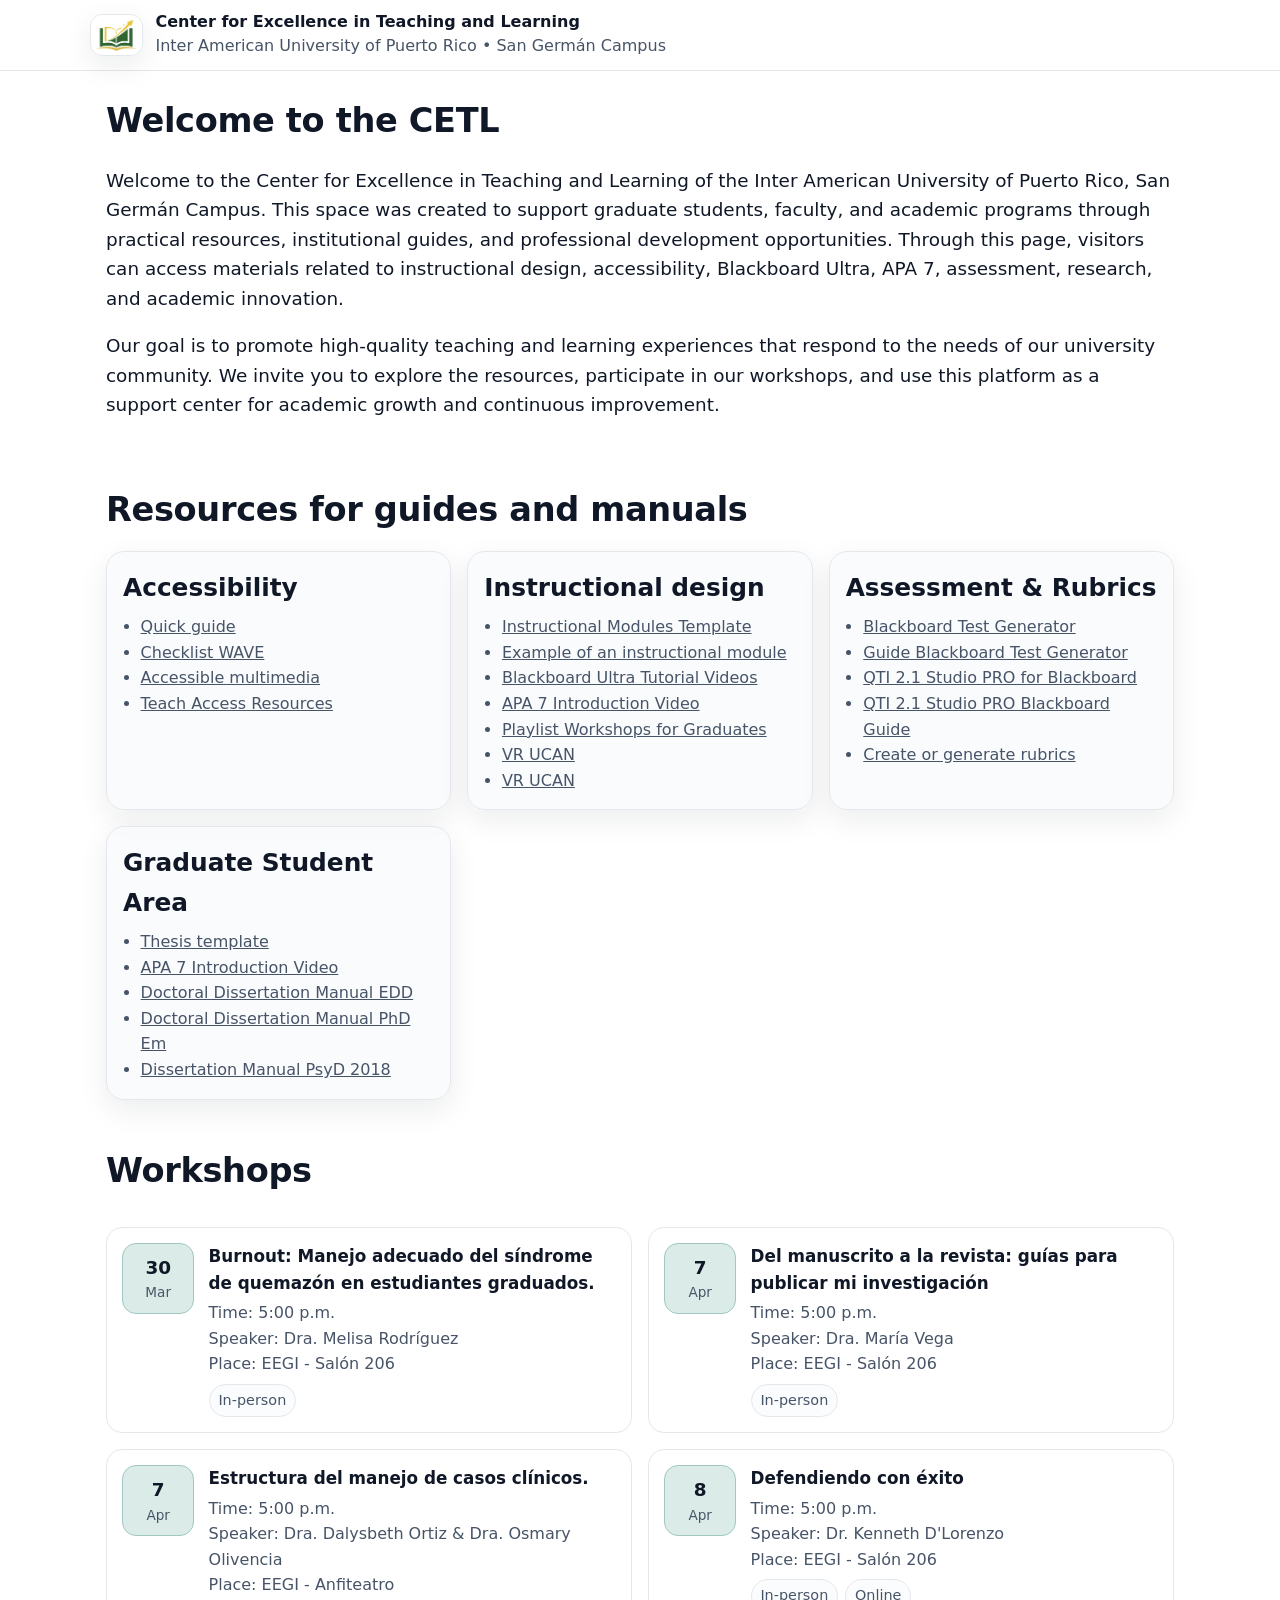
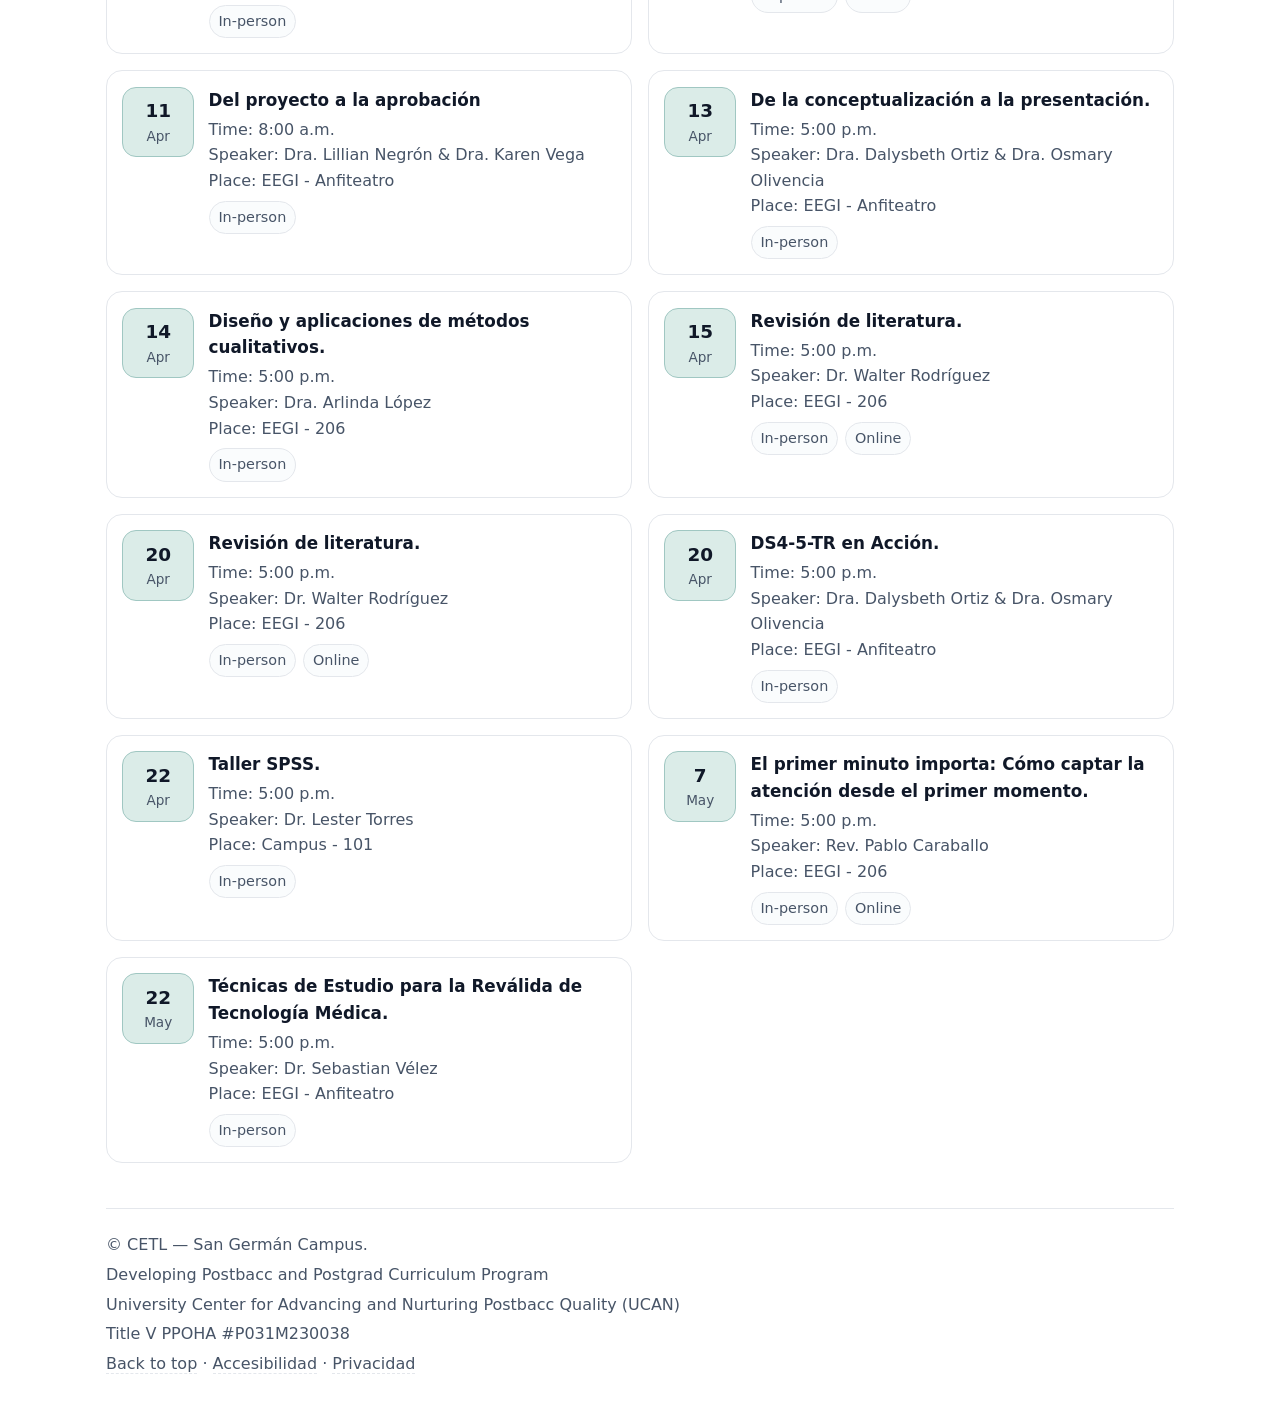
==== commit 37d44d3b: "Fix duplicate VR UCAN link in index.html" ====
--- a/index.html
+++ b/index.html
@@ -700,6 +700,7 @@
 			  <li><a target="_blank" href="https://youtu.be/DimBUWrA8Co?si=esAVgxjnr4VymNYp" aria-label="APA 7 Introduction Video">APA 7 Introduction Video</a></li>
 			  <li><a target="_blank" href="https://youtube.com/playlist?list=PL5q6grN2qdgbI--1PoS04b1FALB9Q4IIa&si=fZ62JoKXDZ8VDV4x" aria-label="Playlist Workshops for Graduates">Playlist Workshops for Graduates</a></li>
 			  <li><a target="_blank" href="https://framevr.io/ucan" aria-label="VR UCAN">VR UCAN</a></li>
+			  <li><a target="_blank" href="https://framevr.io/ucan" aria-label="VR UCAN">VR UCAN</a></li>
             </ul>
           </article>
           <article class="card" role="listitem">
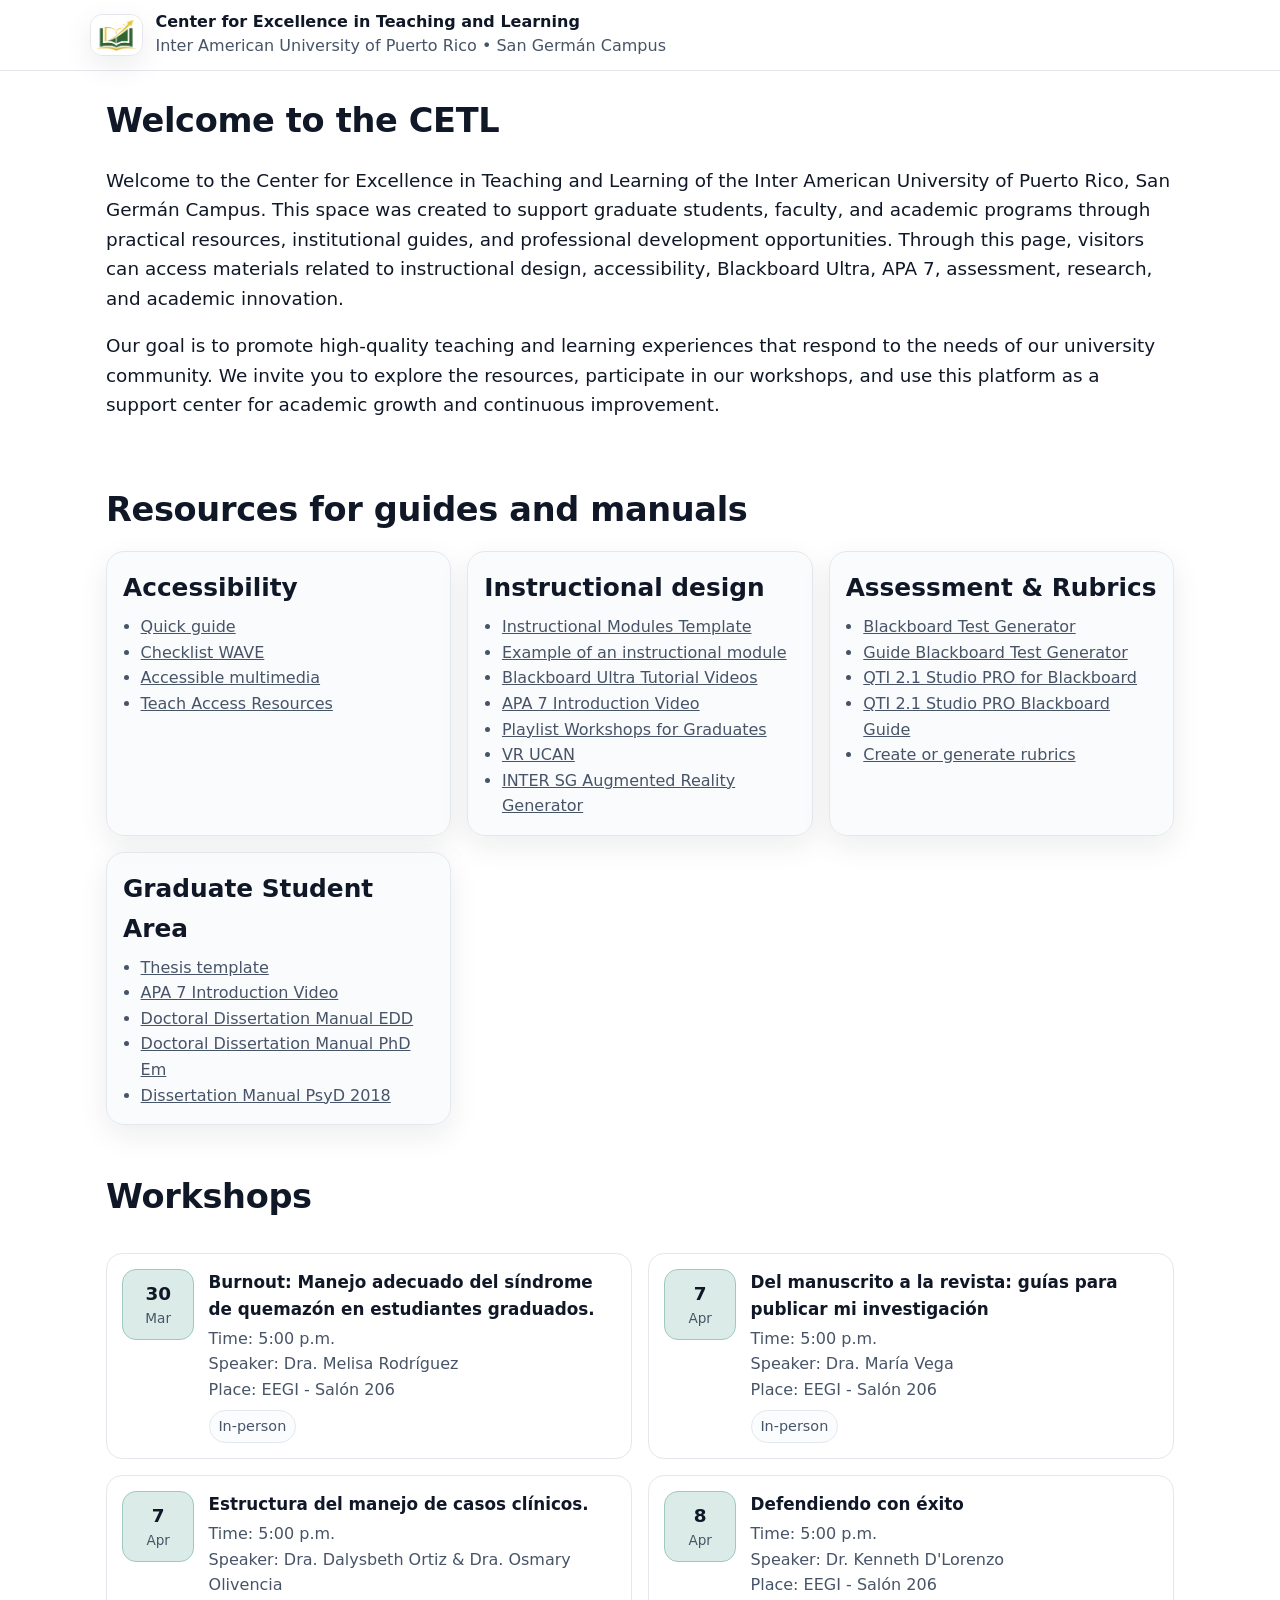
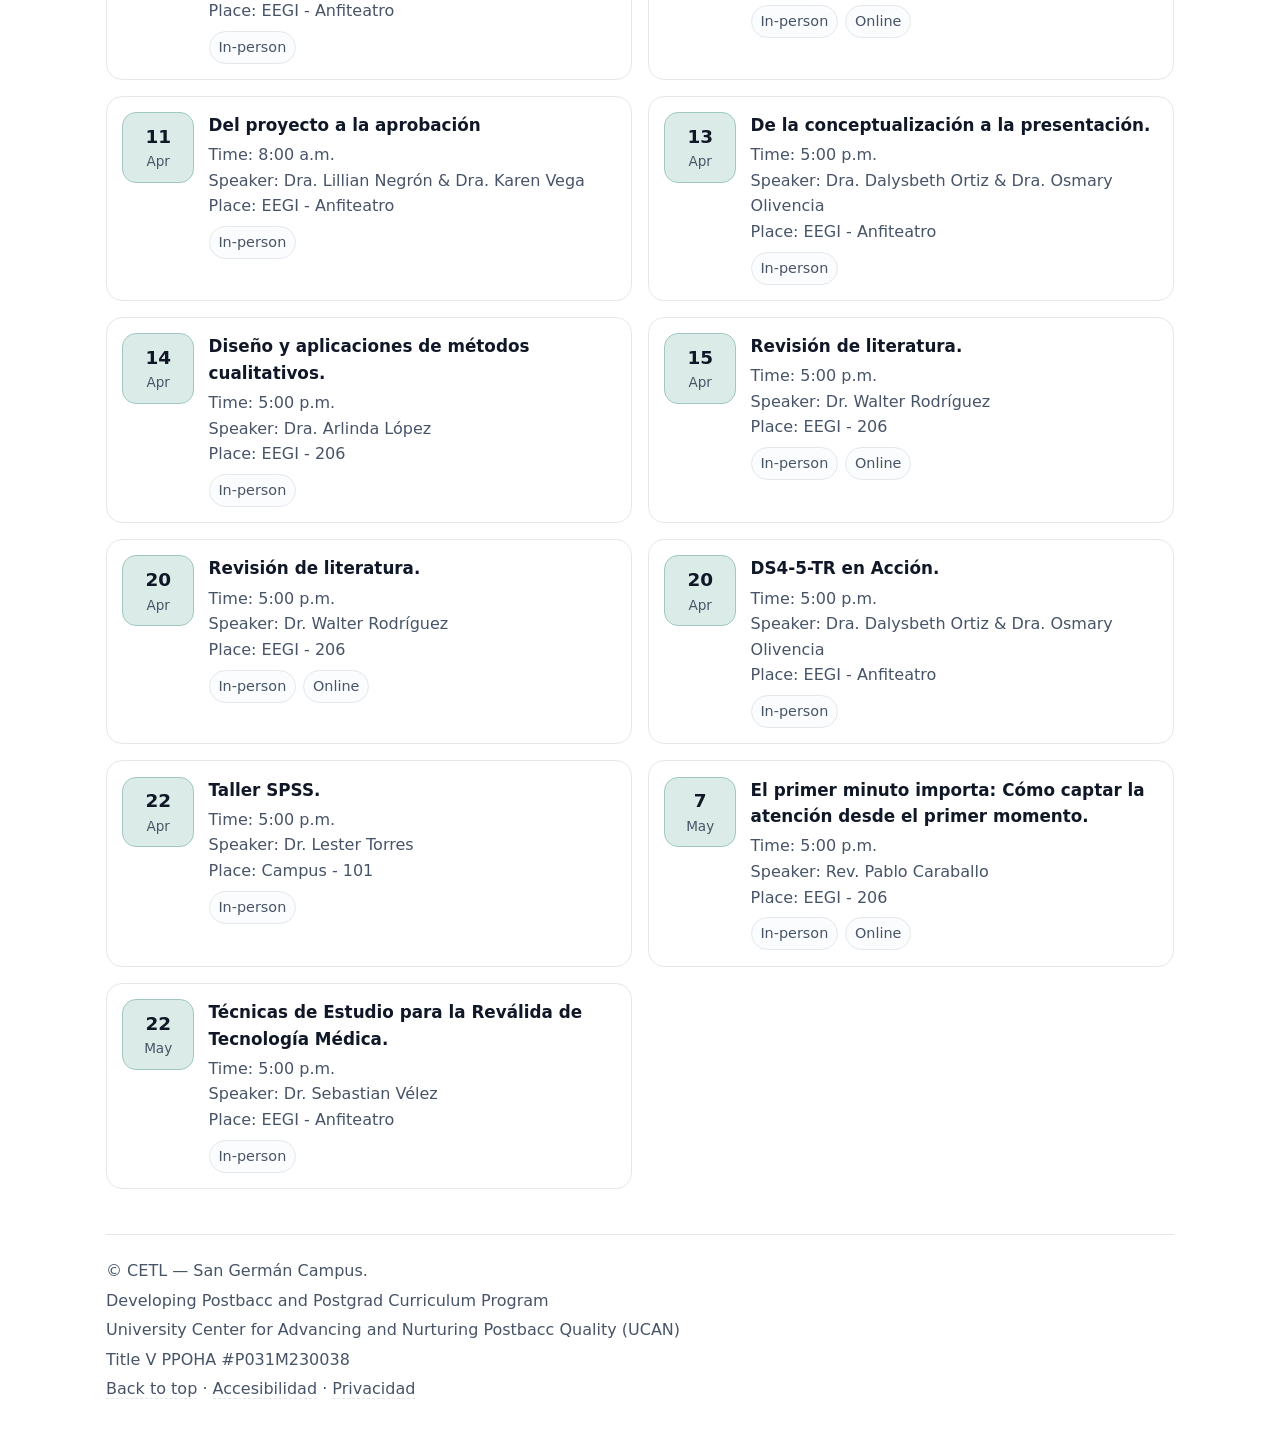
==== commit a7832e2d: "Replace duplicate VR UCAN link with AR generator link" ====
--- a/index.html
+++ b/index.html
@@ -700,7 +700,7 @@
 			  <li><a target="_blank" href="https://youtu.be/DimBUWrA8Co?si=esAVgxjnr4VymNYp" aria-label="APA 7 Introduction Video">APA 7 Introduction Video</a></li>
 			  <li><a target="_blank" href="https://youtube.com/playlist?list=PL5q6grN2qdgbI--1PoS04b1FALB9Q4IIa&si=fZ62JoKXDZ8VDV4x" aria-label="Playlist Workshops for Graduates">Playlist Workshops for Graduates</a></li>
 			  <li><a target="_blank" href="https://framevr.io/ucan" aria-label="VR UCAN">VR UCAN</a></li>
-			  <li><a target="_blank" href="https://framevr.io/ucan" aria-label="VR UCAN">VR UCAN</a></li>
+			  <li><a target="_blank" href="https://eagarcia77.github.io/ar-image-qr-generator/" aria-label="INTER SG Augmented Reality Generator">INTER SG Augmented Reality Generator</a></li>
             </ul>
           </article>
           <article class="card" role="listitem">
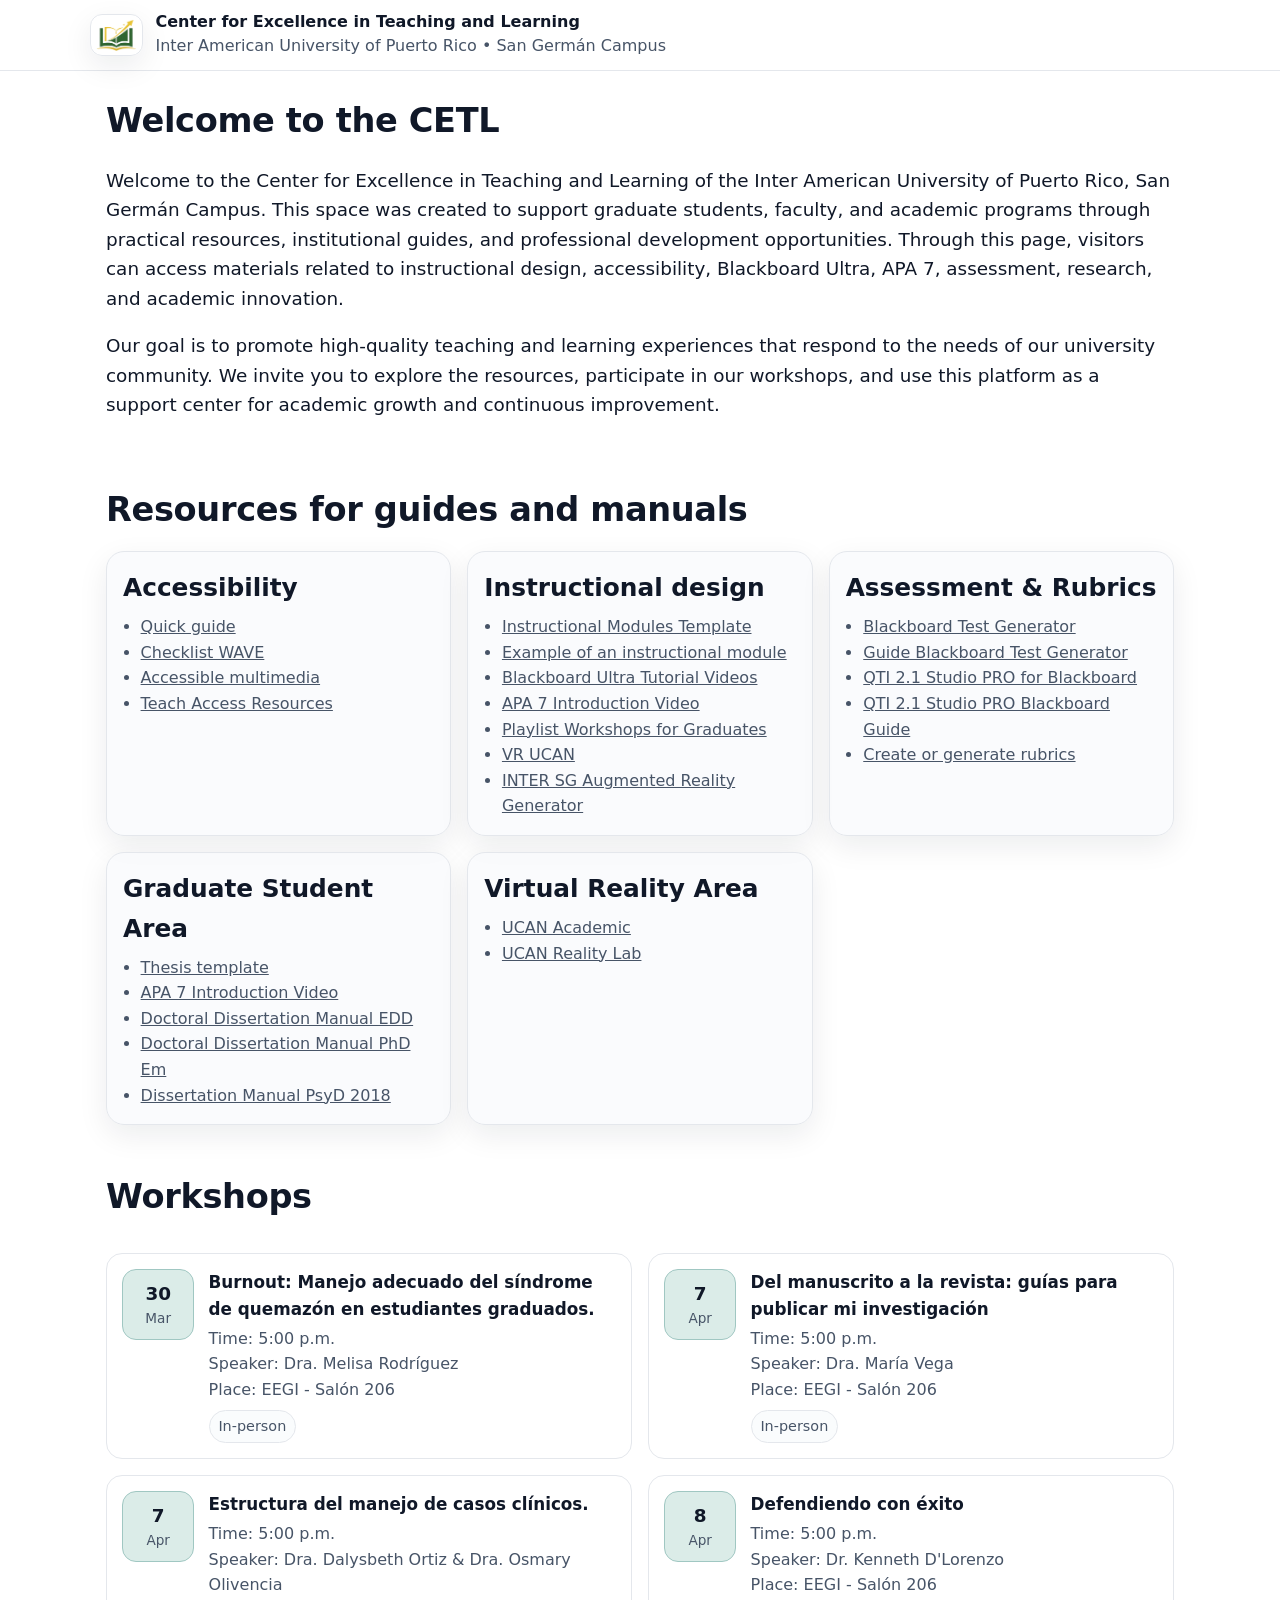
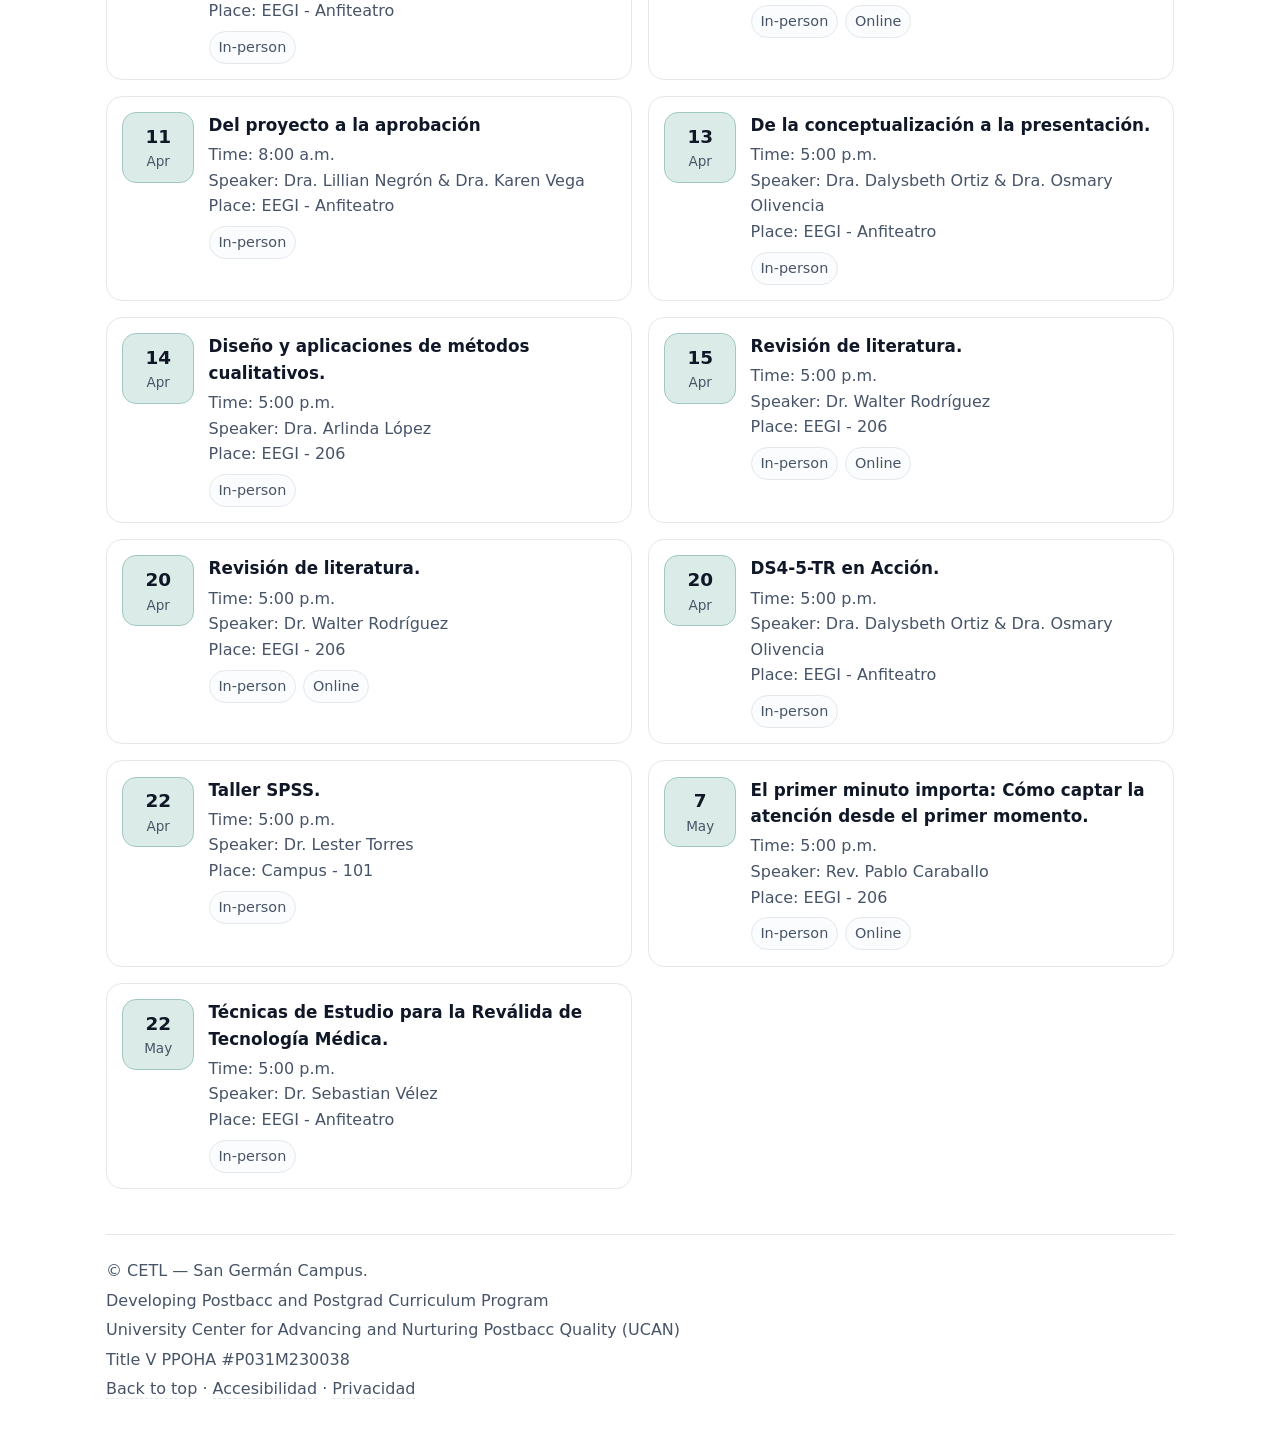
==== commit 07bdebea: "Add Virtual Reality Area section to index.html Added a new article section for Virtual Reality Area " ====
--- a/index.html
+++ b/index.html
@@ -730,6 +730,14 @@
               <li><a target="_blank" href="https://eagarcia77.github.io/CTEL-SG/Manual_Disertación_PsyD_2018.pdf" aria-label="Dissertation Manual PsyD 2018">Dissertation Manual PsyD 2018</a></li>
             </ul>
           </article>
+          <article class="card" role="listitem">
+            <h3>Virtual Reality Area</h3>
+            
+            <ul class="list">
+			  <li><a target="_blank" title="UCAN Academic" href="https://ucan-academic-mall.onrender.com">UCAN Academic</a></li>
+              <li><a target="_blank" title="UCAN Reality Lab" href="https://ucan-reality-lab-web-v7.onrender.com">UCAN Reality Lab</a></li>
+            </ul>
+          </article>
         </div>
       </section>
       <section id="workshops" aria-labelledby="talleres-title">
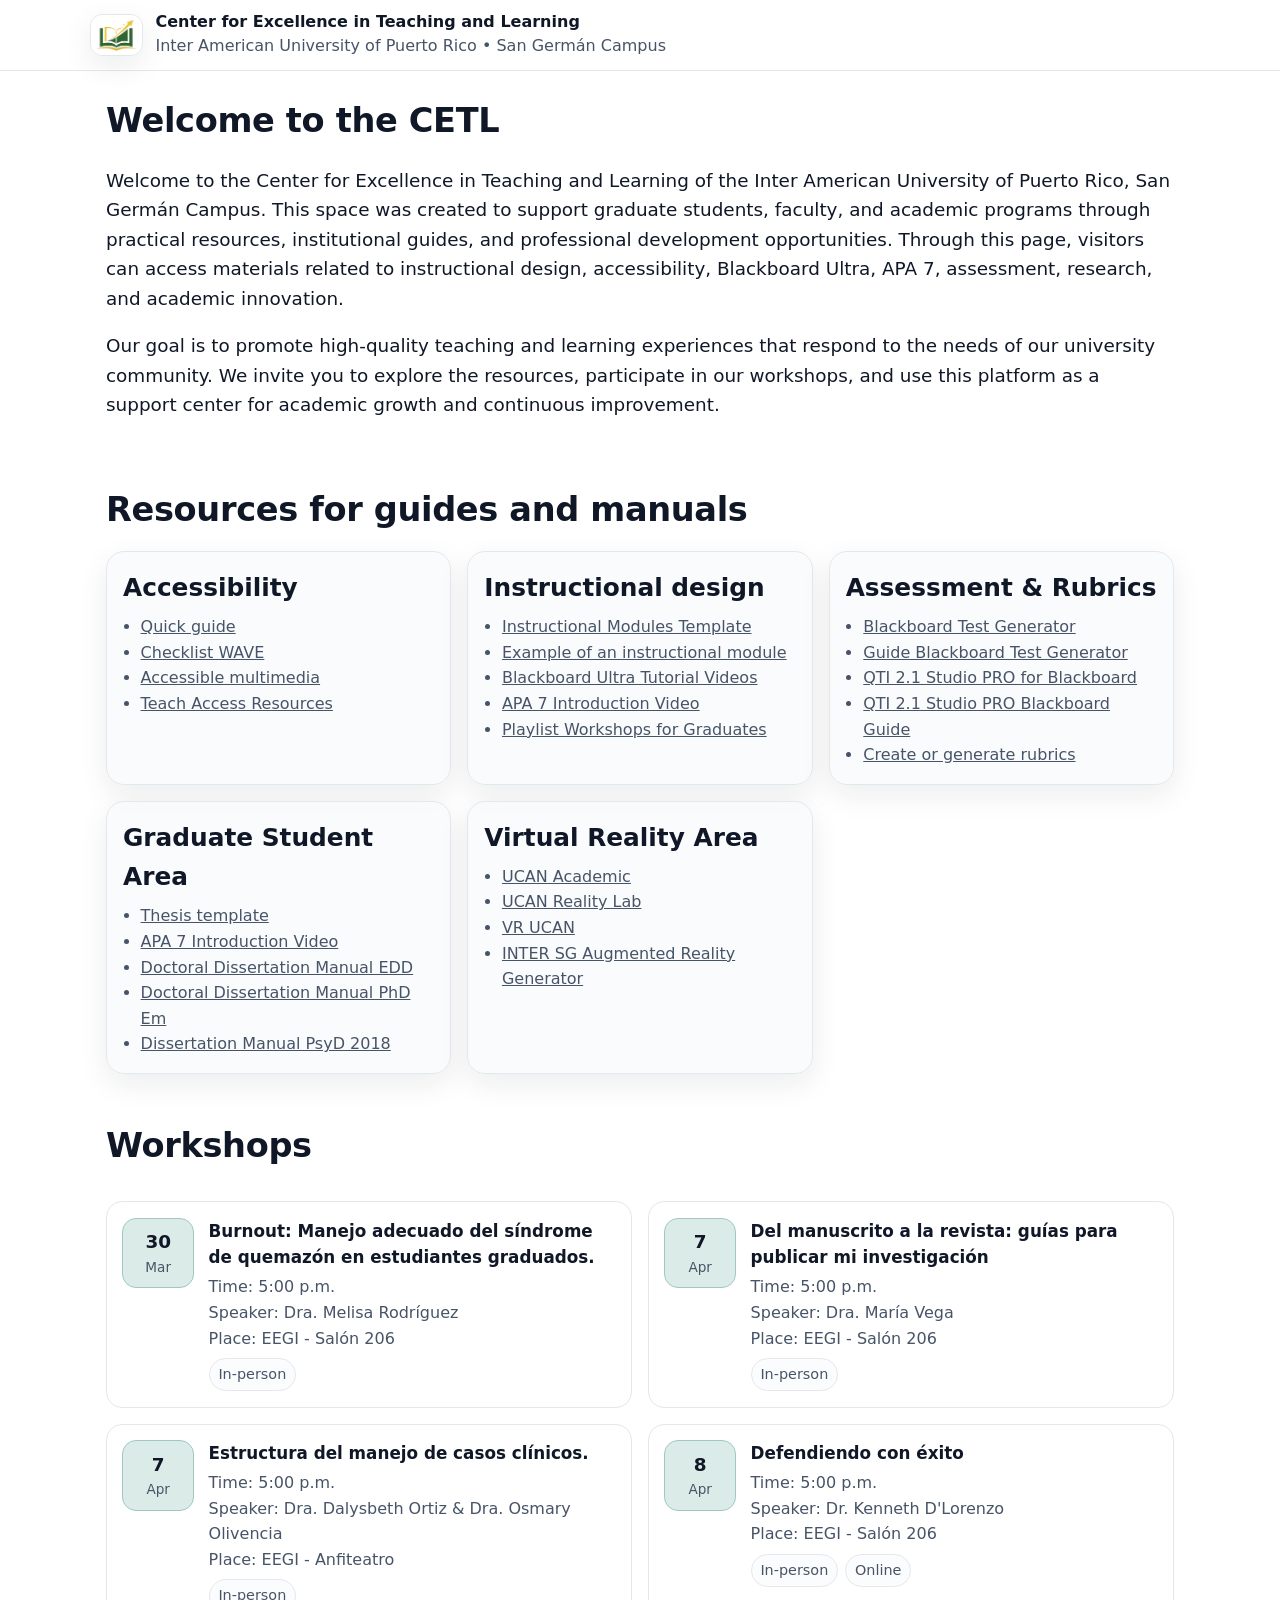
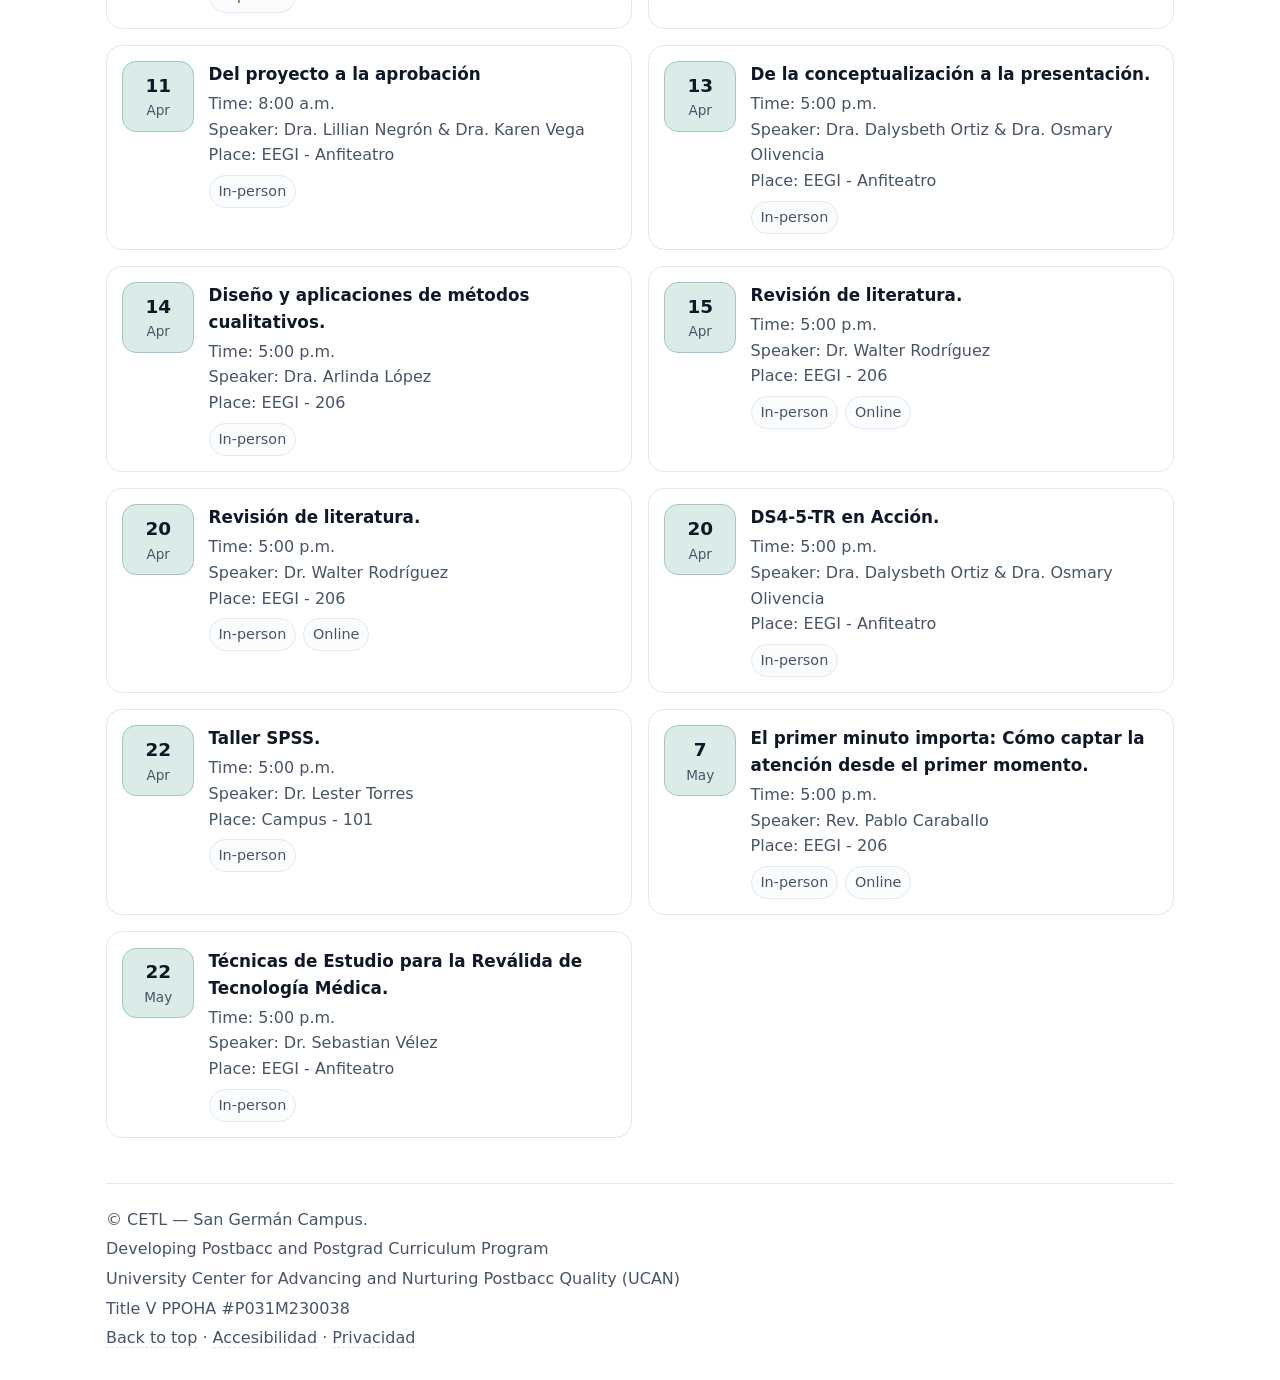
==== commit d0311cc2: "Remove and re-add VR UCAN and AR Generator links" ====
--- a/index.html
+++ b/index.html
@@ -699,8 +699,6 @@
               <li><a target="_blank" href="https://www.youtube.com/playlist?list=PL5q6grN2qdgZ1agyZ76mBtmz-j9bYrnCb" aria-label="Blackboard Ultra Tutorial Videos">Blackboard Ultra Tutorial Videos</a></li>
 			  <li><a target="_blank" href="https://youtu.be/DimBUWrA8Co?si=esAVgxjnr4VymNYp" aria-label="APA 7 Introduction Video">APA 7 Introduction Video</a></li>
 			  <li><a target="_blank" href="https://youtube.com/playlist?list=PL5q6grN2qdgbI--1PoS04b1FALB9Q4IIa&si=fZ62JoKXDZ8VDV4x" aria-label="Playlist Workshops for Graduates">Playlist Workshops for Graduates</a></li>
-			  <li><a target="_blank" href="https://framevr.io/ucan" aria-label="VR UCAN">VR UCAN</a></li>
-			  <li><a target="_blank" href="https://eagarcia77.github.io/ar-image-qr-generator/" aria-label="INTER SG Augmented Reality Generator">INTER SG Augmented Reality Generator</a></li>
             </ul>
           </article>
           <article class="card" role="listitem">
@@ -736,6 +734,8 @@
             <ul class="list">
 			  <li><a target="_blank" title="UCAN Academic" href="https://ucan-academic-mall.onrender.com">UCAN Academic</a></li>
               <li><a target="_blank" title="UCAN Reality Lab" href="https://ucan-reality-lab-web-v7.onrender.com">UCAN Reality Lab</a></li>
+			  <li><a target="_blank" href="https://framevr.io/ucan" aria-label="VR UCAN">VR UCAN</a></li>
+			  <li><a target="_blank" href="https://eagarcia77.github.io/ar-image-qr-generator/" aria-label="INTER SG Augmented Reality Generator">INTER SG Augmented Reality Generator</a></li>
             </ul>
           </article>
         </div>
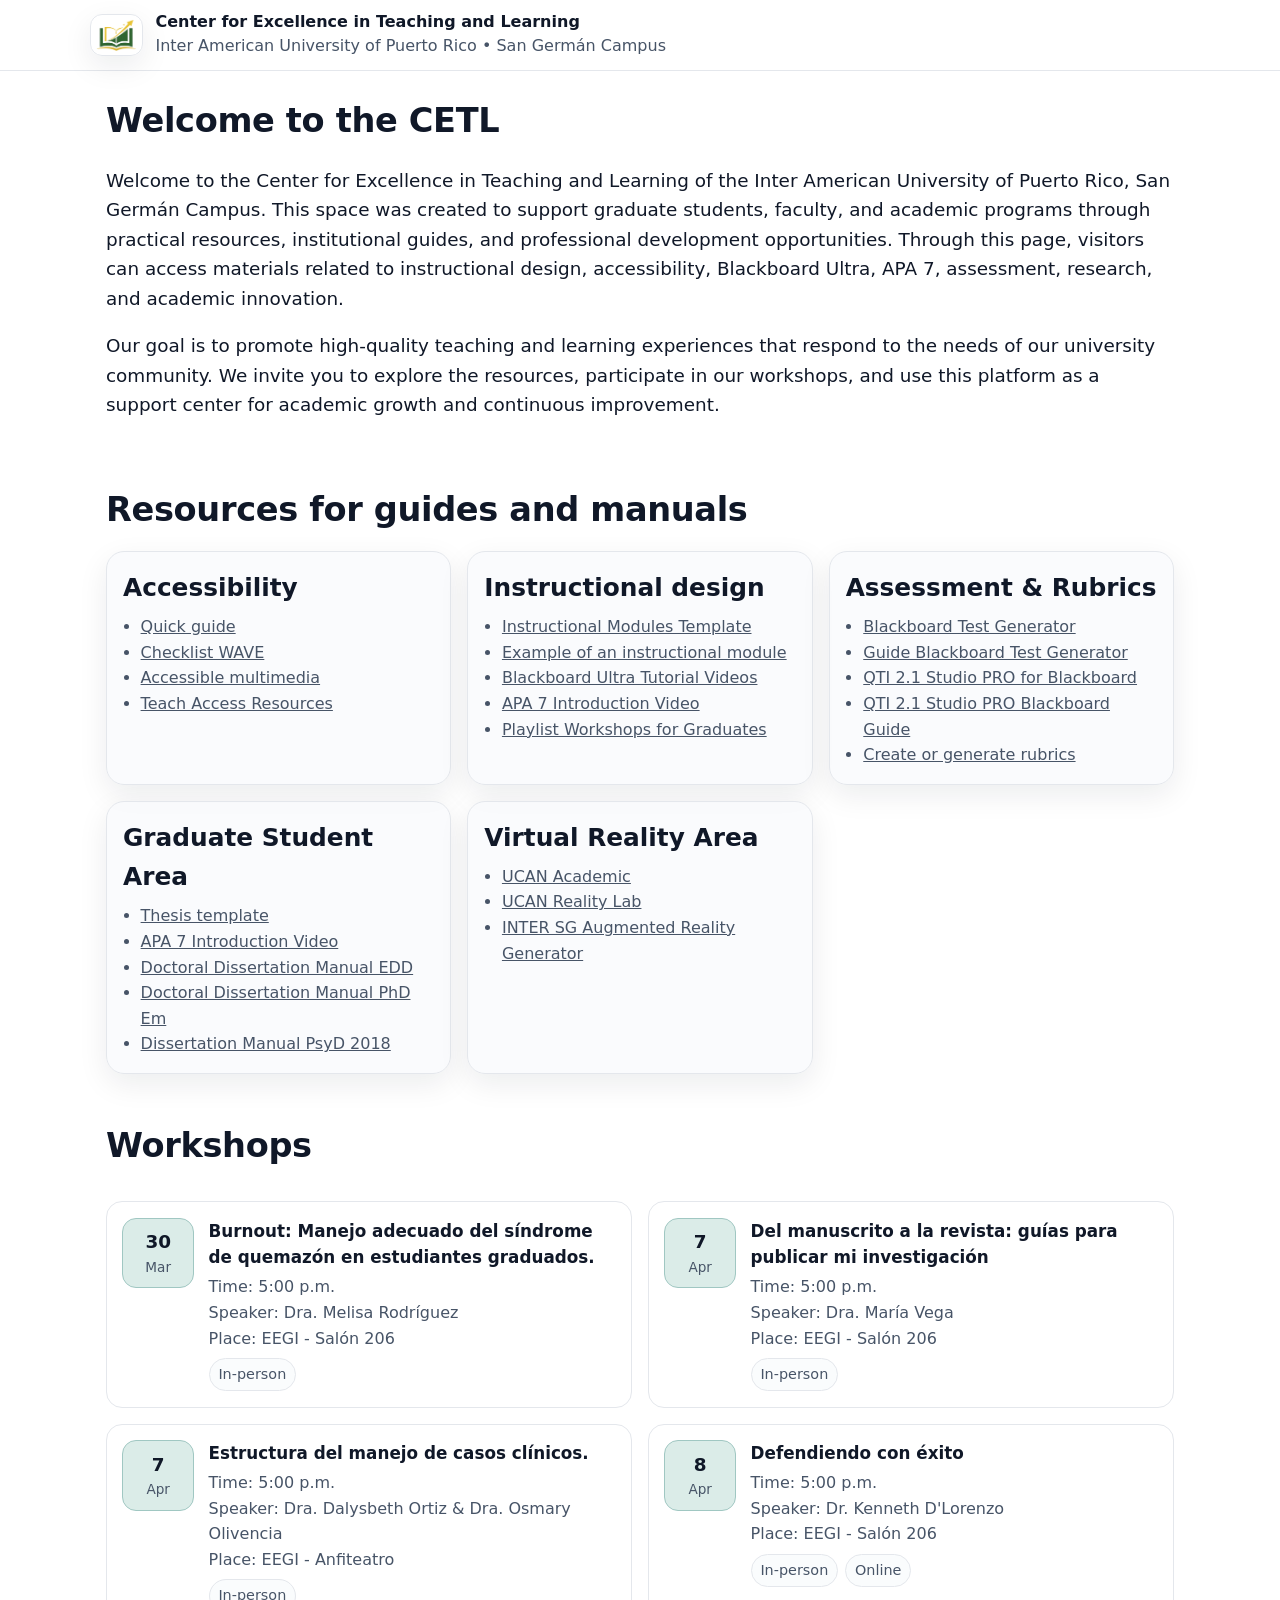
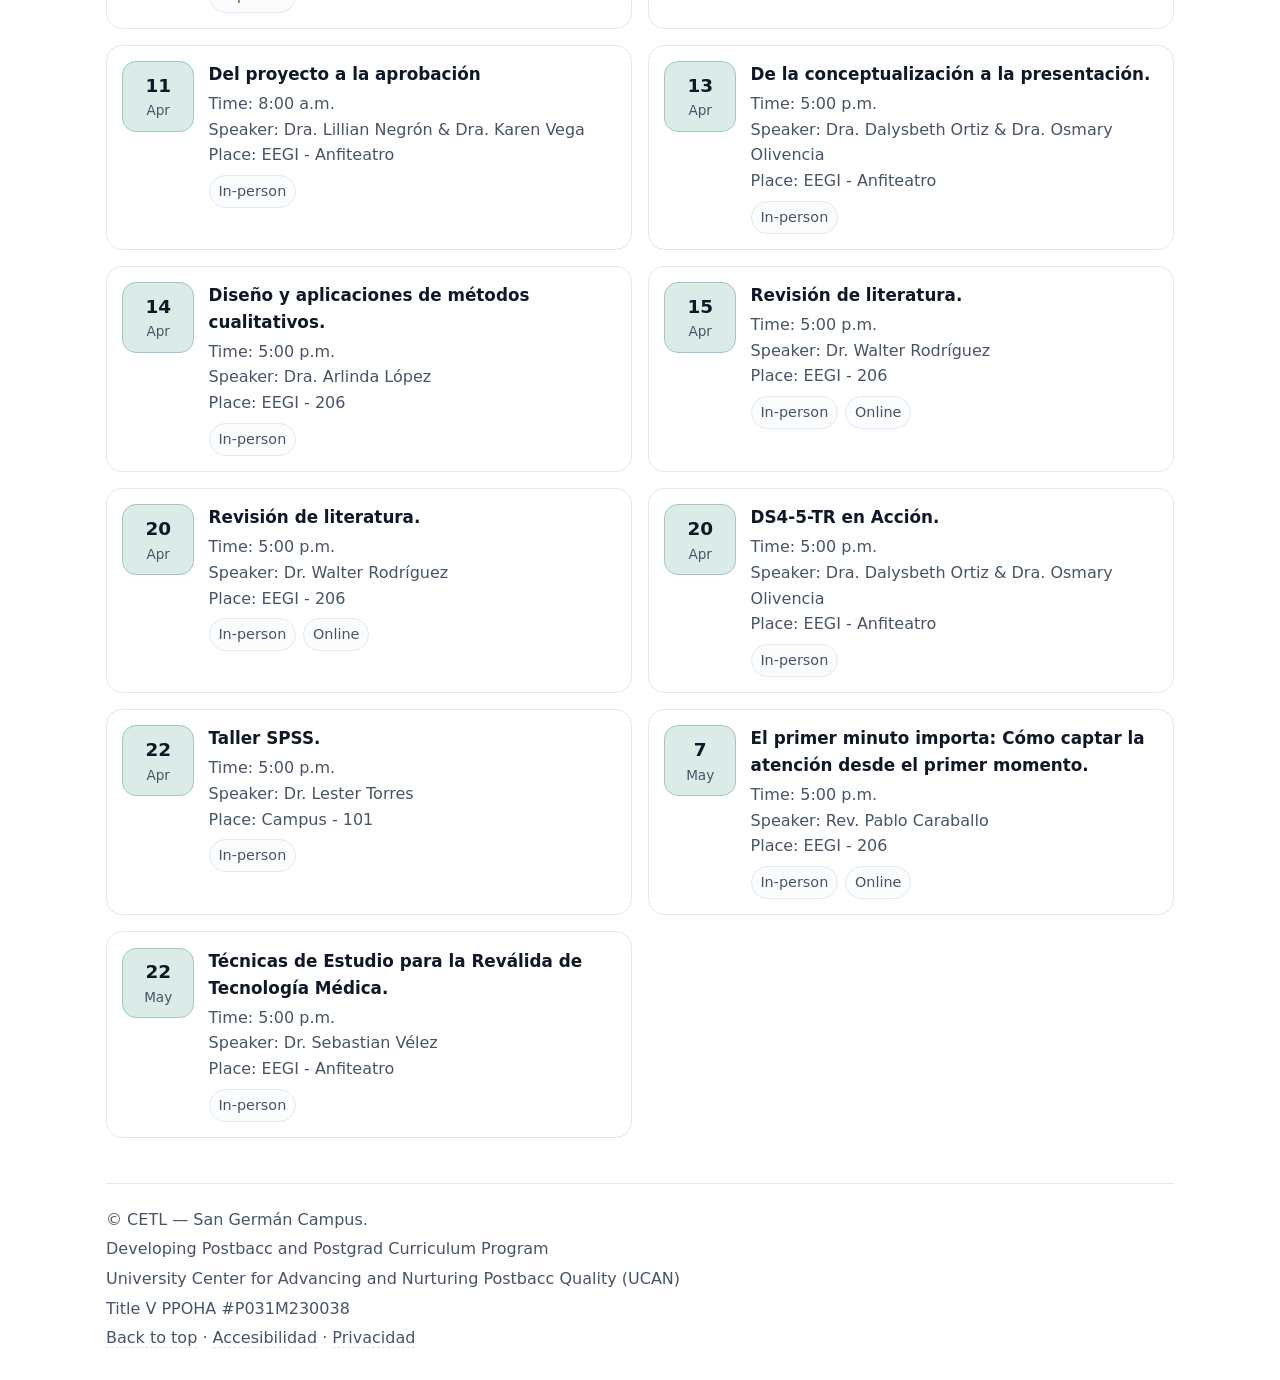
==== commit cc88790c: "Comment out VR UCAN link in index.html Comment out the VR UCAN link in the list." ====
--- a/index.html
+++ b/index.html
@@ -734,7 +734,7 @@
             <ul class="list">
 			  <li><a target="_blank" title="UCAN Academic" href="https://ucan-academic-mall.onrender.com">UCAN Academic</a></li>
               <li><a target="_blank" title="UCAN Reality Lab" href="https://ucan-reality-lab-web-v7.onrender.com">UCAN Reality Lab</a></li>
-			  <li><a target="_blank" href="https://framevr.io/ucan" aria-label="VR UCAN">VR UCAN</a></li>
+			   <!-- <li><a target="_blank" href="https://framevr.io/ucan" aria-label="VR UCAN">VR UCAN</a></li> -->
 			  <li><a target="_blank" href="https://eagarcia77.github.io/ar-image-qr-generator/" aria-label="INTER SG Augmented Reality Generator">INTER SG Augmented Reality Generator</a></li>
             </ul>
           </article>
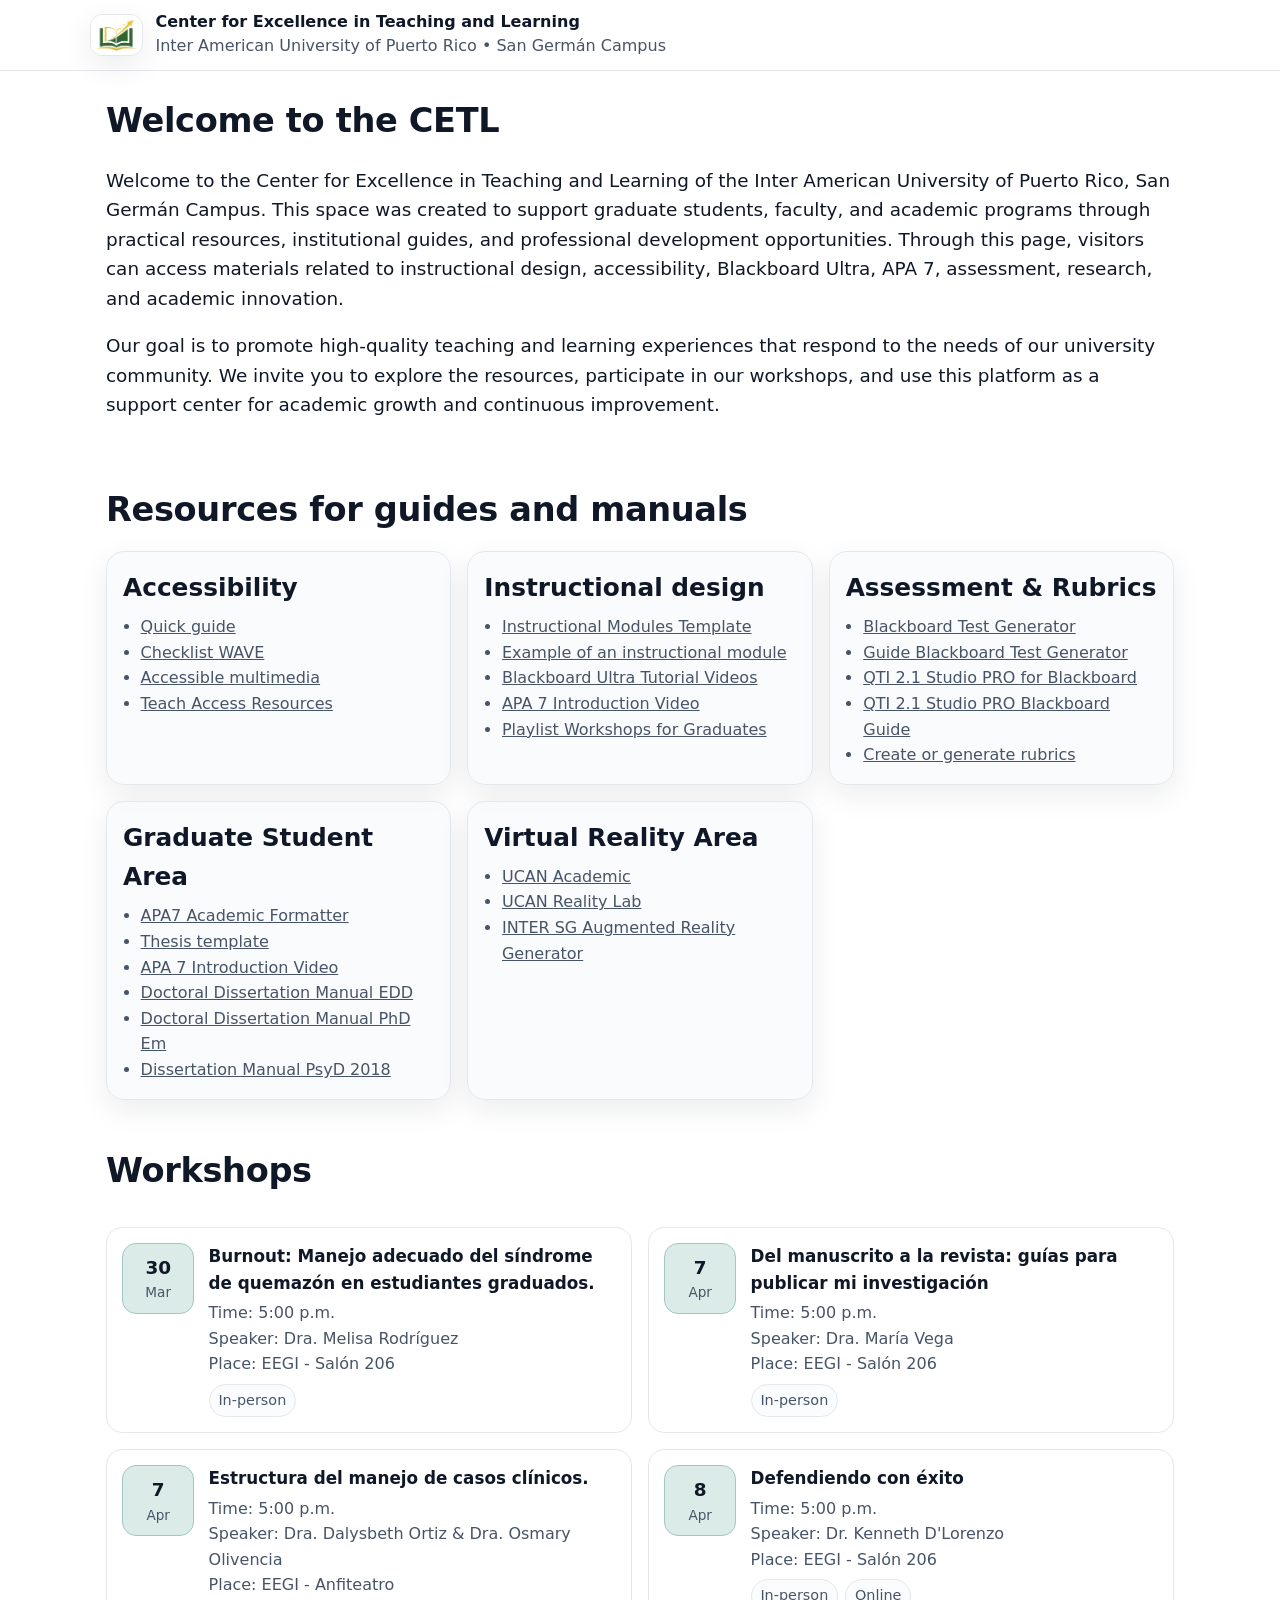
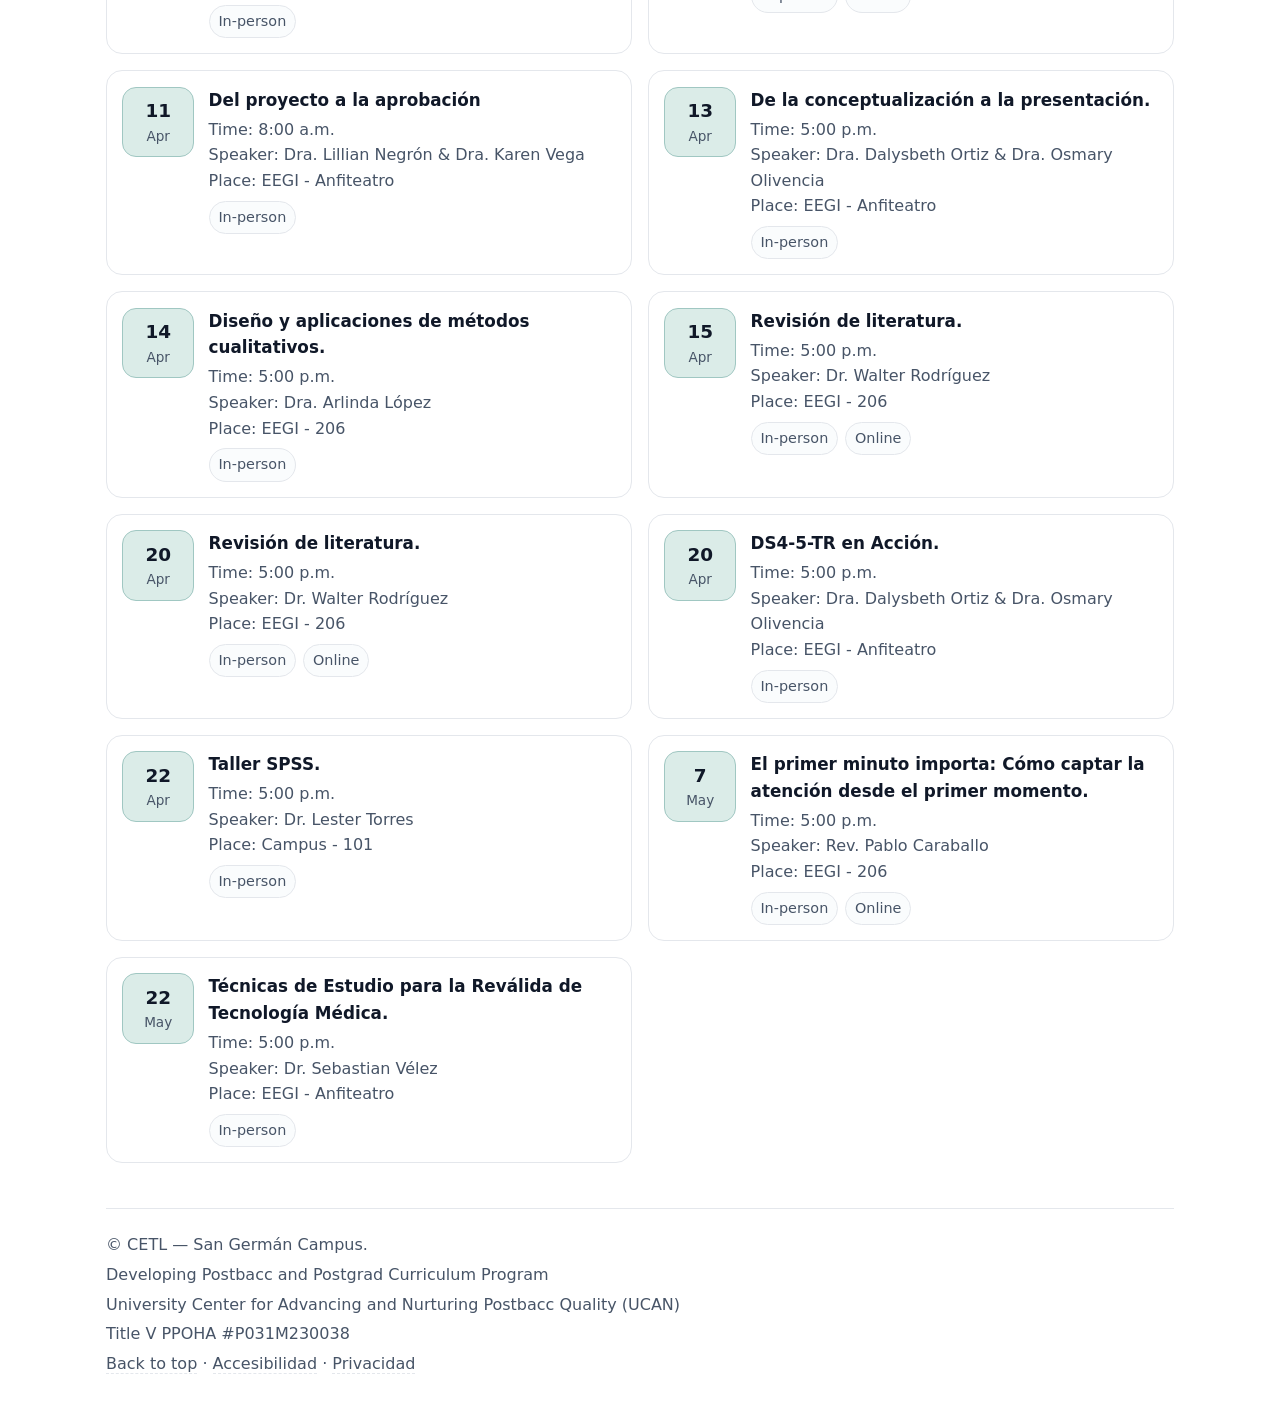
==== commit 9d5a3273: "Add APA7 Academic Formatter link to index.html" ====
--- a/index.html
+++ b/index.html
@@ -721,7 +721,8 @@
             <h3>Graduate Student Area</h3>
             
             <ul class="list">
-              <li><a target="_blank" title="Thesis template" href="https://eagarcia77.github.io/CTEL-SG/Plantilla_Tesis.docx">Thesis template</a></li>
+              <li><a target="_blank" title="APA7 Academic Formatter" href="https://eagarcia77.github.io/estiloAPA/">APA7 Academic Formatter</a></li>
+			  <li><a target="_blank" title="Thesis template" href="https://eagarcia77.github.io/CTEL-SG/Plantilla_Tesis.docx">Thesis template</a></li>
               <li><a target="_blank" href="https://youtu.be/DimBUWrA8Co?si=esAVgxjnr4VymNYp" aria-label="APA 7 Introduction Video">APA 7 Introduction Video</a></li>
               <li><a target="_blank" href="https://eagarcia77.github.io/CTEL-SG/Manual_Disertacion_Doctoral_EDD.pdf" aria-label="Doctoral Dissertation Manual EDD">Doctoral Dissertation Manual EDD</a></li>
               <li><a target="_blank" href="https://eagarcia77.github.io/CTEL-SG/Manual_Disertacion_Doctoral_PhD_Em.doc" aria-label="Doctoral Dissertation Manual PhD Em">Doctoral Dissertation Manual PhD Em</a></li>
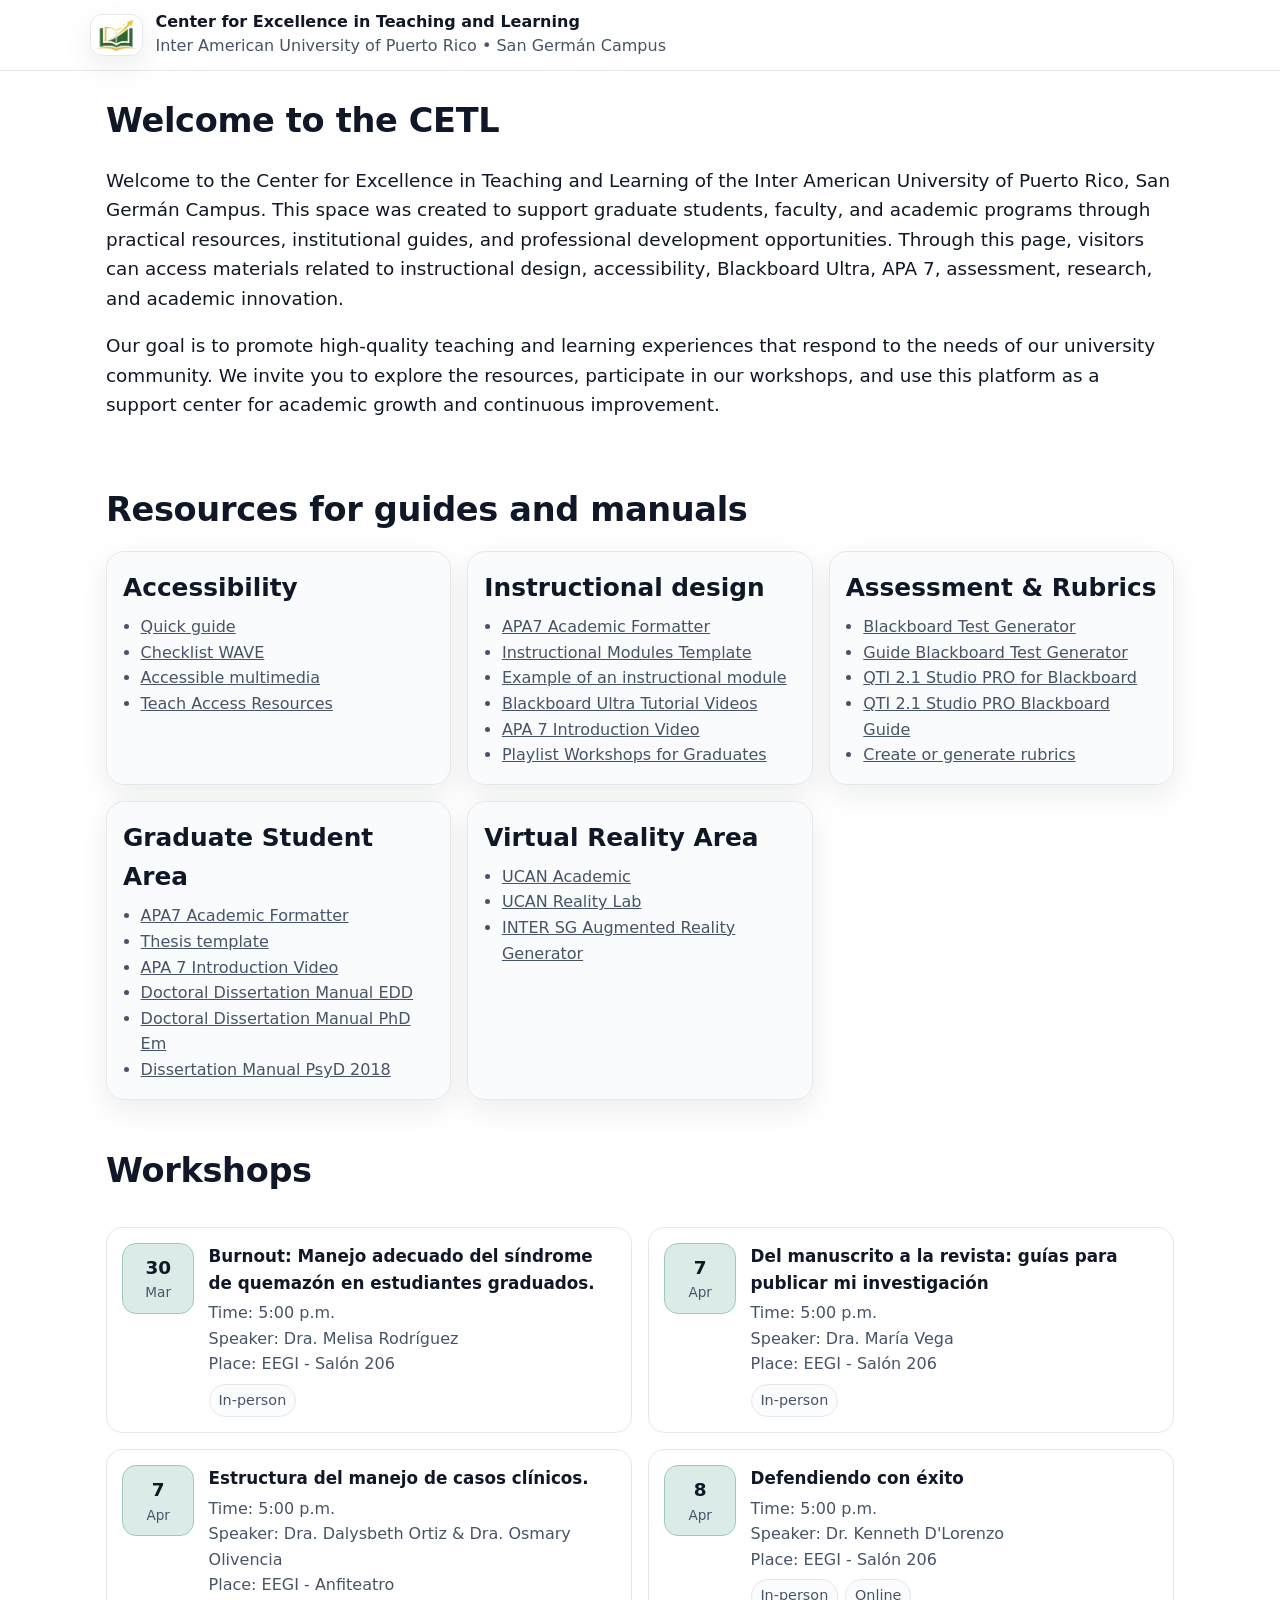
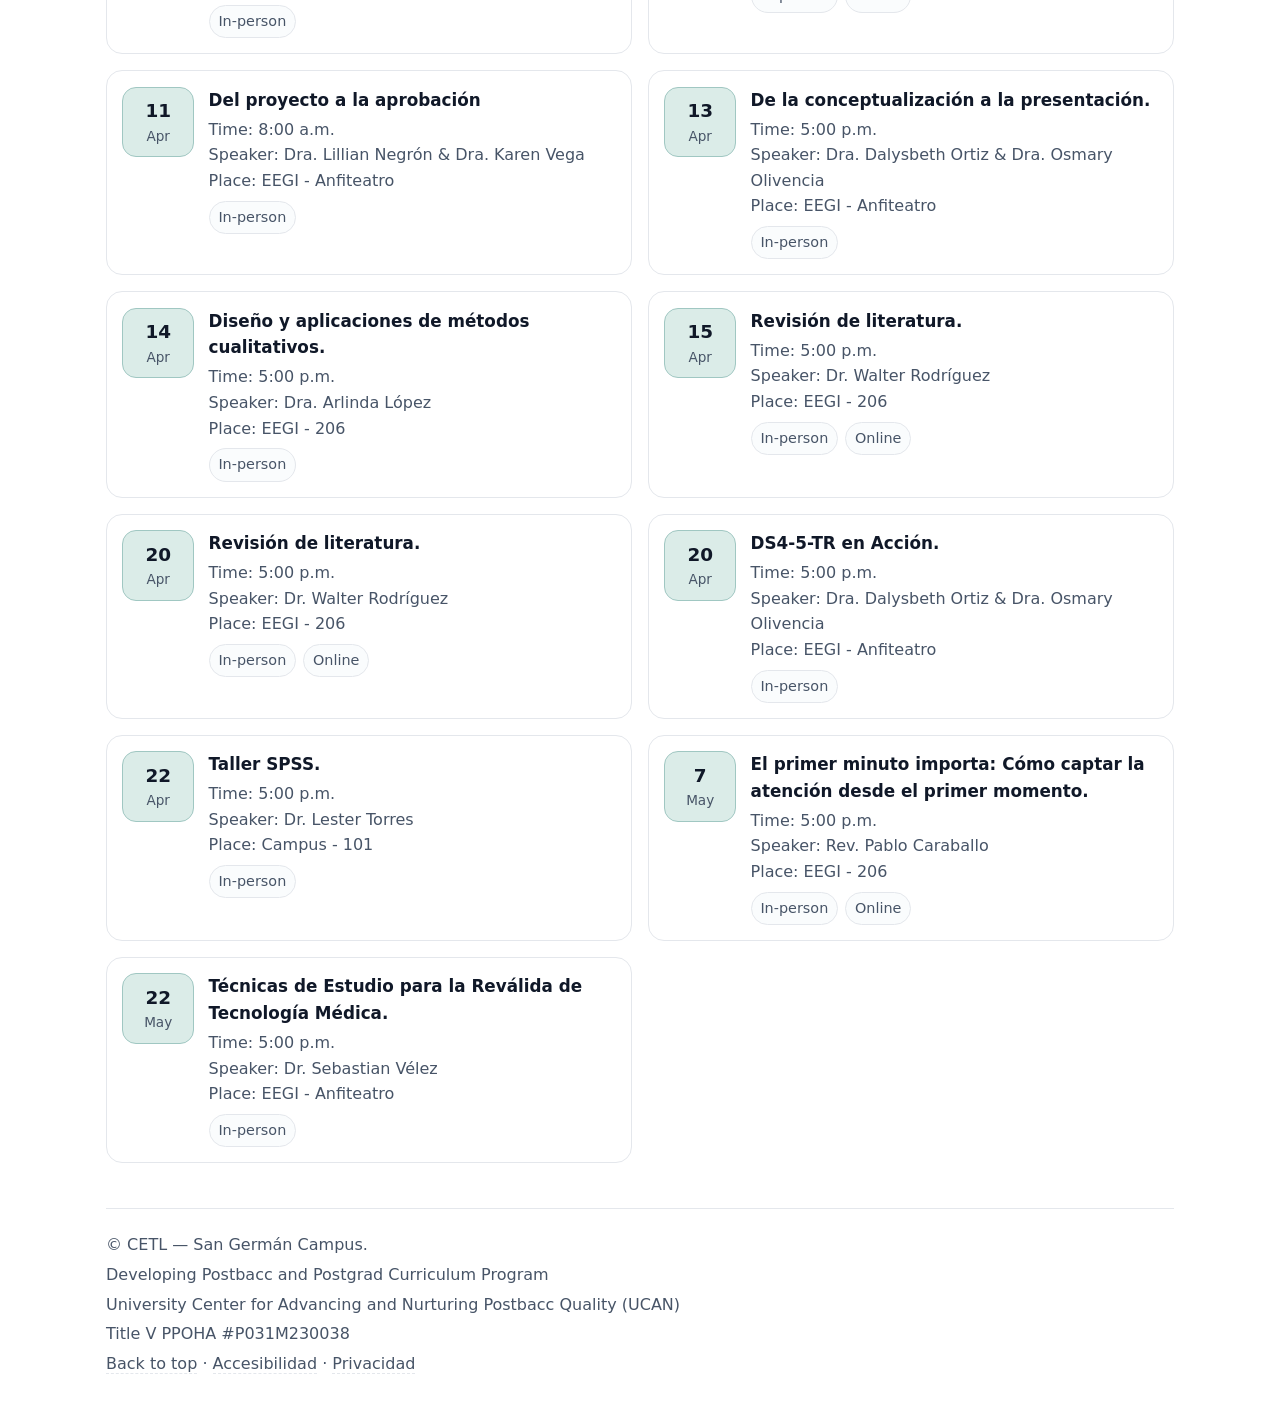
==== commit 03312807: "Add APA7 Academic Formatter link and reorder items" ====
--- a/index.html
+++ b/index.html
@@ -694,7 +694,8 @@
             <h3>Instructional design</h3>
             
             <ul class="list">
-              <li><a target="_blank" href="https://eagarcia77.github.io/CTEL-SG/Plantilla_Modulos.docx" aria-label="Instructional Modules Template">Instructional Modules Template</a></li>
+              <li><a target="_blank" title="APA7 Academic Formatter" href="https://eagarcia77.github.io/estiloAPA/">APA7 Academic Formatter</a></li>
+			  <li><a target="_blank" href="https://eagarcia77.github.io/CTEL-SG/Plantilla_Modulos.docx" aria-label="Instructional Modules Template">Instructional Modules Template</a></li>
               <li><a target="_blank" href="https://eagarcia77.github.io/CTEL-SG/Modulo1a.pdf" aria-label="Example of an instructional module">Example of an instructional module</a></li>
               <li><a target="_blank" href="https://www.youtube.com/playlist?list=PL5q6grN2qdgZ1agyZ76mBtmz-j9bYrnCb" aria-label="Blackboard Ultra Tutorial Videos">Blackboard Ultra Tutorial Videos</a></li>
 			  <li><a target="_blank" href="https://youtu.be/DimBUWrA8Co?si=esAVgxjnr4VymNYp" aria-label="APA 7 Introduction Video">APA 7 Introduction Video</a></li>
